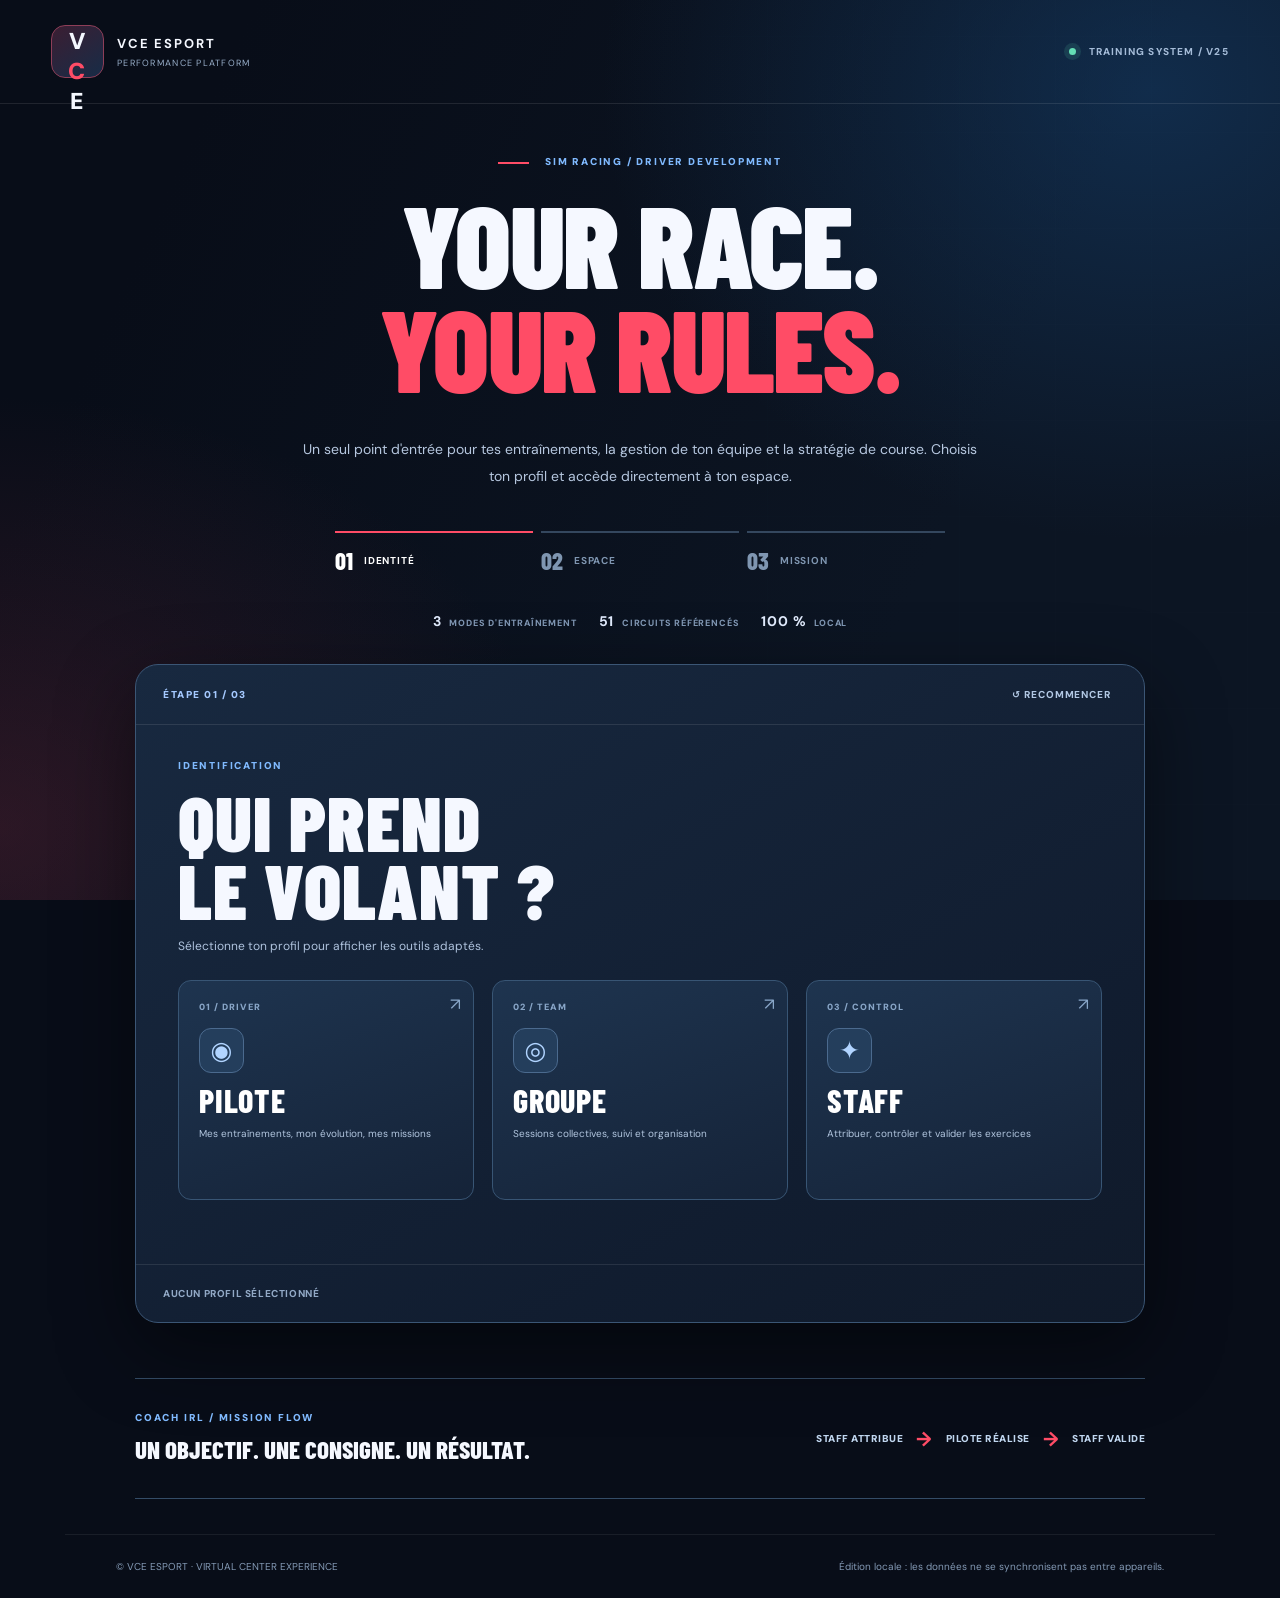
==== dashboard.html @ 1d405f51 "Add files via upload" ====
<!doctype html><html lang="fr"><head><meta charset="utf-8"><meta name="viewport" content="width=device-width,initial-scale=1"><meta name="theme-color" content="#0a1220"><title>VCE ESPORT | Mission Control V25</title><link rel="stylesheet" href="vce-dashboard-v24.css"><script defer src="vce-dashboard-v24.js"></script><link rel="stylesheet" href="vce-dashboard-v25.css"><link rel="stylesheet" href="vce-layout-v26.css"></head><body class="v26-page v26-dashboard"><header class="top"><a href="index.html" class="logo">VCE <span>ESPORT</span></a><nav><a href="index.html">CHANGER D'ESPACE</a><a href="entrainement.html?mode=coach">ENTRAÎNEMENT</a><a href="team.html">TEAM</a><a href="strategie.html">STRATÉGIE</a></nav></header><main><div class="heading"><div><span class="kicker">VCE ESPORT / DRIVER DEVELOPMENT</span><h1 id="title">MON <em>DASHBOARD.</em></h1><p id="subtitle">Mes missions et mon suivi.</p></div><div class="profile-pill" id="profile-pill">CHARGEMENT…</div></div><div class="metrics"><article><small>À RÉALISER</small><strong id="stat-todo">0</strong></article><article><small>EN ATTENTE DE VALIDATION</small><strong id="stat-review">0</strong></article><article><small>VALIDÉS</small><strong id="stat-done">0</strong></article><article><small>MISSIONS TOTALES</small><strong id="stat-total">0</strong></article></div><section class="main-panel" id="missions"><div class="section-head"><div><span class="kicker">01 / MISSIONS</span><h2 id="missions-title">MES EXERCICES ATTRIBUÉS</h2></div><div class="actions"><a class="button accent" id="staff-create" href="entrainement.html?mode=irl" hidden>+ ATTRIBUER UN EXERCICE</a><button type="button" class="button" id="export">EXPORTER JSON</button><label class="button">IMPORTER JSON<input id="import" type="file" accept=".json,application/json" hidden></label></div></div><div class="filters"><label for="mission-search">RECHERCHER</label><input id="mission-search" type="search" placeholder="Pilote, exercice, circuit…" aria-label="Rechercher une mission"><label for="pilot-filter" id="pilot-filter-label">PILOTE</label><select id="pilot-filter" aria-label="Filtrer par pilote"><option value="all">Tous les pilotes</option></select><label for="status-filter">AFFICHER</label><select id="status-filter"><option value="active">Exercices en cours</option><option value="all">Tous les exercices</option><option value="validated">Validés</option></select></div><div class="v25-progress-head"><span>PROGRESSION DES MISSIONS</span><strong id="v25-progress-text">0 %</strong></div><div class="v25-progress-track"><div id="v25-progress-bar"></div></div><p id="feedback" role="status"></p><div id="cards" class="cards"></div></section><section class="bottom-grid"><article><span class="kicker">02 / ACCÈS RAPIDE</span><h2>POURSUIVRE</h2><div class="quick"><a href="entrainement.html?mode=coach">COACH INTERACTIF ↗</a><a href="entrainement.html?mode=solo">ENTRAÎNEMENT LIBRE ↗</a><a href="team.html">TEAM ↗</a><a href="strategie.html">RACE CONTROL ↗</a></div></article><article><span class="kicker">03 / STOCKAGE</span><h2>DONNÉES LOCALES</h2><p>Les missions sont enregistrées sur cet appareil. Pour envoyer un exercice à un pilote sur un autre ordinateur, le staff exporte le JSON et le pilote l'importe dans son dashboard. Ce site ne synchronise pas les données.</p></article></section></main><footer>VCE ESPORT · PERFORMANCE PLATFORM V25 · LOCAL EDITION</footer></body></html>
---- vce-dashboard-v24.css ----
:root{color-scheme:dark;--bg:#09111f;--panel:#14243a;--line:#38516e;--muted:#a8bdd8;--red:#f04b68;--blue:#89baff}*{box-sizing:border-box}body{margin:0;background:radial-gradient(ellipse at 95% 0%,#274e7a40,transparent 55%),#09111f;color:#f5f8ff;font:14px Inter,system-ui,sans-serif}a{color:inherit;text-decoration:none}button,input,select,textarea{font:inherit}.top{display:flex;justify-content:space-between;align-items:center;gap:18px;padding:22px max(25px,calc((100vw - 1260px)/2));border-bottom:1px solid #ffffff1c;flex-wrap:wrap}.logo{font-weight:900;letter-spacing:.16em;font-size:18px}.logo span{color:var(--red)}nav{display:flex;flex-wrap:wrap;gap:12px}nav a{color:#a9c4e7;font-size:10px;font-weight:800;letter-spacing:.07em}nav a:hover{color:#fff}main{max-width:1260px;padding:38px 22px 70px;margin:auto}.heading{display:flex;align-items:end;justify-content:space-between;gap:20px;flex-wrap:wrap}.kicker{color:#92c0fa;font-size:10px;font-weight:800;letter-spacing:.16em}.heading h1,h2{font-family:'Barlow Condensed',Impact,sans-serif;letter-spacing:.015em}.heading h1{font-size:clamp(48px,6vw,80px);line-height:1;margin:15px 0}.heading em{color:var(--red);font-style:normal}.heading p{color:var(--muted);line-height:1.7}.profile-pill{padding:12px 18px;border:1px solid #506d90;border-radius:12px;background:#20344d;color:#cfe2ff;font-size:11px;font-weight:800}.metrics{display:grid;grid-template-columns:repeat(4,minmax(0,1fr));gap:13px;margin:28px 0}.metrics article,.main-panel,.bottom-grid article{background:linear-gradient(145deg,#182a42,#101d30);border:1px solid var(--line);border-radius:16px;padding:24px}.metrics small{display:block;color:#a2bce0;font-size:10px;letter-spacing:.1em;font-weight:800}.metrics strong{display:block;font-family:'Barlow Condensed',Impact,sans-serif;font-size:52px;line-height:1.2;margin-top:10px}.section-head{display:flex;justify-content:space-between;align-items:center;flex-wrap:wrap;gap:15px}.section-head h2,.bottom-grid h2{font-size:32px;margin:10px 0 0}.actions{display:flex;flex-wrap:wrap;gap:8px}.button{display:inline-flex;align-items:center;justify-content:center;cursor:pointer;border:1px solid #53729b;background:#213751;color:#e8f3ff;padding:11px 15px;border-radius:9px;font-size:11px;font-weight:850}.button.accent{background:#d63d59;border-color:#f36b85;color:#fff}.button:hover{filter:brightness(1.18)}.filters{display:flex;align-items:center;gap:12px;margin:24px 0}.filters label{font-size:10px;letter-spacing:.1em;color:#a8c4e6;font-weight:800}.filters select{padding:11px;background:#1d3049;color:#fff;border:1px solid #527197;border-radius:9px}.cards{display:grid;gap:13px}.mission{border:1px solid #405b7d;border-radius:14px;background:#111e31;padding:21px;animation:slide .3s ease}.mission-head{display:flex;justify-content:space-between;align-items:start;gap:12px;flex-wrap:wrap}.mission h3{font-family:'Barlow Condensed',Impact,sans-serif;font-size:27px;margin:8px 0}.meta{display:flex;gap:10px;flex-wrap:wrap;color:#9cbbe0;font-size:11px}.tag{border:1px solid #6581a4;background:#253a53;color:#cce4ff;padding:7px 10px;border-radius:100px;font-size:10px;font-weight:850}.tag.submitted{border-color:#b58a4e;color:#ffe2a5}.tag.validated{border-color:#398b72;color:#a5f0cf}.tag.rework{border-color:#b65b69;color:#ffc0c9}.description{line-height:1.8;color:#c6d5e9;font-size:13px}.description strong{color:#fff}.mission-actions{display:flex;gap:8px;flex-wrap:wrap;margin-top:15px}.mission button{cursor:pointer;border:1px solid #6684aa;background:#233e5d;border-radius:9px;color:#fff;padding:10px 14px;font-size:11px;font-weight:800}.mission button:hover{background:#31567e}.edit-form{display:grid;grid-template-columns:1fr 1fr;gap:12px;margin-top:17px;padding-top:17px;border-top:1px solid #ffffff21}.edit-form label{display:flex;flex-direction:column;gap:8px;font-size:11px;color:#a6c7ed;font-weight:700}.edit-form .wide{grid-column:1/-1}.edit-form input,.edit-form select,.edit-form textarea{width:100%;background:#1b3049;border:1px solid #4c7098;border-radius:9px;color:#fff;padding:11px;resize:vertical}.edit-form button{justify-self:start}.empty{padding:40px 22px;border:1px dashed #527097;border-radius:12px;text-align:center;color:#a7bfdc}.bottom-grid{display:grid;grid-template-columns:1fr 1fr;gap:14px;margin-top:15px}.bottom-grid p{color:var(--muted);line-height:1.8;font-size:12px}.quick{display:grid;grid-template-columns:1fr 1fr;gap:9px;margin-top:17px}.quick a{border:1px solid #415d7e;border-radius:8px;background:#1c314b;padding:14px;font-size:11px;font-weight:800}.quick a:hover{border-color:#98c5ff}#feedback{color:#a4f1d4;font-size:12px;min-height:12px}footer{text-align:center;padding:24px;color:#7894b4;font-size:10px;border-top:1px solid #ffffff1b}@keyframes slide{from{opacity:0;transform:translateY(9px)}to{opacity:1;transform:translateY(0)}}@media(max-width:700px){.metrics{grid-template-columns:repeat(2,1fr)}.bottom-grid{grid-template-columns:1fr}.edit-form{grid-template-columns:1fr}.edit-form .wide{grid-column:auto}.metrics article,.main-panel,.bottom-grid article{padding:17px}.top{padding:17px}.heading h1{font-size:55px}.quick{grid-template-columns:1fr}}@media(prefers-reduced-motion:reduce){*,*:before,*:after{animation:none!important;transition:none!important}}
---- vce-dashboard-v25.css ----
@import url('https://fonts.googleapis.com/css2?family=Barlow+Condensed:wght@600;700;800;900&family=DM+Sans:wght@400;500;600;700;800&display=swap');
:root{--bg:#080d18;--panel:#14243a;--line:#355171;--red:#ff5069;--blue:#8dbfff;--muted:#afc2dd}body{font-family:'DM Sans',Inter,system-ui,sans-serif!important;background:radial-gradient(ellipse 60% 35% at 95% 0%,#214b7a60,transparent),#080d18!important}.top{background:#0b1423;border-bottom:1px solid #304b6b}.logo{font-size:17px}.logo span{color:#ff5069}nav a{border-radius:8px;padding:9px 11px;transition:background .2s,color .2s}nav a:hover{background:#203a57}.heading{padding:15px 0 5px}.heading h1{font:900 clamp(55px,7vw,93px)/.9 'Barlow Condensed',Impact,sans-serif;margin:17px 0}.heading h1 em{color:#ff5069}.profile-pill{border-color:#6484a8;background:#1a304b;border-radius:100px}.metrics{gap:12px}.metrics article{border:1px solid #3a5778;background:linear-gradient(150deg,#1a304b,#111d2f);padding:22px;border-radius:14px;transition:transform .2s,border-color .2s}.metrics article:hover{transform:translateY(-3px);border-color:#779ec9}.metrics strong{font-size:57px}.main-panel,.bottom-grid article{border:1px solid #395676;border-radius:17px;background:linear-gradient(160deg,#15263d,#101b2b)}.section-head h2,.bottom-grid h2{font:800 36px 'Barlow Condensed',Impact,sans-serif}.button{border-radius:9px;transition:transform .2s,background .2s}.button:hover{transform:translateY(-2px)}.button.accent{background:linear-gradient(110deg,#ef4965,#b82c49)}.filters{display:flex;gap:10px;flex-wrap:wrap;align-items:center}.filters input,.filters select{background:#1b2f49;color:#f5f8ff;border:1px solid #507197;border-radius:9px;padding:11px 12px;min-height:44px}.filters input{flex:1 1 190px;min-width:150px}.filters label{font-size:10px}.v25-progress-head{display:flex;align-items:center;justify-content:space-between;gap:10px;margin:17px 0 9px;color:#9db8d9;font-size:10px;font-weight:900;letter-spacing:.1em}.v25-progress-head strong{color:#e8f4ff;font-size:14px}.v25-progress-track{height:7px;border-radius:10px;background:#283f5d;overflow:hidden;margin-bottom:23px}.v25-progress-track>div{height:100%;width:0;background:linear-gradient(90deg,#5d9ff5,#7de3c3);border-radius:10px;transition:width .35s}.mission{border-color:#385777;border-radius:13px;background:#101e32}.mission h3{font-size:30px}.mission:hover{border-color:#6489b3}.tag{white-space:nowrap}.quick a{transition:background .2s,transform .2s}.quick a:hover{transform:translateY(-2px);background:#263f5d}.edit-form input:focus,.edit-form select:focus,.edit-form textarea:focus,.filters input:focus{outline:2px solid #86baff;outline-offset:2px}@media(max-width:720px){.metrics{grid-template-columns:repeat(2,minmax(0,1fr))}.metrics article{padding:15px}.metrics strong{font-size:43px}.section-head h2{font-size:30px}.filters{align-items:stretch}.filters label{align-self:center}}@media(prefers-reduced-motion:reduce){*,*:before,*:after{animation:none!important;transition:none!important}}
---- vce-layout-v26.css ----
/* VCE ESPORT V26 — layout unifié, correctifs de centrage et d'overflow.
   Chaque règle est volontairement limitée aux pages V26 pour protéger les anciens moteurs. */
:root{--v26-container:1320px;--v26-gutter:clamp(16px,3vw,32px);--v26-border:#355475;--v26-accent:#ff526c}
html{scroll-padding-top:88px}
body.v26-page{min-width:0;overflow-x:clip}
body.v26-page *,body.v26-page *::before,body.v26-page *::after{box-sizing:border-box}
body.v26-page :is(img,video,canvas,svg){max-width:100%}
body.v26-page :is(input,select,textarea){max-width:100%}
body.v26-page :is(.panel,.card,.grid,.layout,.main-panel,.v25-stage,.v25-wizard,.v25-choice,.v25-t-modes,.v23-coach-panel,.v23-pilot-panel){min-width:0}
body.v26-page :is(button,a,input,select,textarea,summary):focus-visible{outline:2px solid #9ec9ff;outline-offset:3px}
/* Accueil : le module d'accès devient réellement central au lieu d'être calé à droite. */
body.v26-index .v25-shell{width:min(100%,1150px);max-width:1150px;margin-inline:auto;display:grid;grid-template-columns:minmax(0,1fr);justify-items:center;align-items:start;gap:34px;padding:clamp(28px,4vw,58px) var(--v26-gutter) 55px}
body.v26-index .v25-intro{position:static;width:100%;max-width:1020px;padding-top:0;text-align:center;display:flex;flex-direction:column;align-items:center}
body.v26-index .v25-intro h1{font-size:clamp(66px,9vw,124px);margin:24px 0 22px;line-height:.9;max-width:100%;overflow-wrap:normal}
body.v26-index .v25-intro>p{max-width:690px;margin-inline:auto}
body.v26-index .v25-progress{width:min(100%,610px);max-width:610px;margin-top:27px;text-align:left}
body.v26-index .v25-intro-foot{margin-top:24px;justify-content:center}
body.v26-index .v25-wizard{width:min(100%,1010px);min-height:0;margin-inline:auto;box-shadow:0 26px 80px #0007}
body.v26-index .v25-stage{padding:clamp(20px,3vw,34px) clamp(17px,3.5vw,42px) 16px}
body.v26-index .v25-stage h2{font-size:clamp(48px,6vw,78px)}
body.v26-index .v25-choices{grid-template-columns:repeat(3,minmax(0,1fr));gap:clamp(10px,1.8vw,18px)}
body.v26-index .v25-choice{min-width:0;min-height:220px;padding:20px;overflow-wrap:anywhere}
body.v26-index .v25-choice strong{font-size:clamp(23px,2.8vw,32px)}
body.v26-index .v25-bottom{width:min(calc(100% - 2 * var(--v26-gutter)),1010px);max-width:1010px;margin-inline:auto;padding-inline:0}
body.v26-index .v25-footer{width:min(100%,1150px)}
/* Entraînements : même axe central pour le hub, les trois modes, le diagnostic et Coach IRL. */
body.v26-entrainement :is(#v25-training-hub,#v25-toolbox,#vce-training-portal,#vce-training-dashboard,#v23-irl,#v20-training){width:min(100%,var(--v26-container));max-width:var(--v26-container);margin-left:auto!important;margin-right:auto!important}
body.v26-entrainement>main{width:min(100%,calc(var(--v26-container) + 2 * var(--v26-gutter)));max-width:calc(var(--v26-container) + 2 * var(--v26-gutter));margin-inline:auto!important;padding-inline:var(--v26-gutter)}
body.v26-entrainement :is(#coachMode,#soloMode){width:100%;max-width:100%;margin-left:auto!important;margin-right:auto!important}
body.v26-entrainement #v25-training-hub{padding-inline:var(--v26-gutter)}
body.v26-entrainement #v25-toolbox{padding-inline:var(--v26-gutter)}
body.v26-entrainement #v23-irl{padding-inline:var(--v26-gutter)!important}
body.v26-entrainement :is(.v25-t-heading,.v25-t-modes,.v20-kpi-grid,.v23-irl-layout,.v23-grid){min-width:0}
body.v26-entrainement :is(.v25-t-heading,.v25-t-modes,.v25-t-person){width:100%}
/* Dashboard et espaces complémentaires : conteneurs centrés. */
body.v26-dashboard>main{width:min(100%,calc(var(--v26-container) + 2 * var(--v26-gutter)));max-width:calc(var(--v26-container) + 2 * var(--v26-gutter));margin-inline:auto;padding-inline:var(--v26-gutter)}
body.v26-team #team-app{width:min(100%,var(--v26-container));max-width:var(--v26-container);margin-inline:auto;padding-inline:var(--v26-gutter)}
body.v26-profil .v18-shell,body.v26-telemetrie .v18-shell{width:min(100%,var(--v26-container));max-width:var(--v26-container);margin-inline:auto}
body.v26-strategie>.app{width:min(100%,1600px);margin-inline:auto;padding-inline:var(--v26-gutter)}
body.v26-interactions>main{width:min(100%,var(--v26-container));max-width:var(--v26-container);margin-inline:auto;padding-inline:var(--v26-gutter)}
body.v26-interactions>#v7-diagnostic{width:min(calc(100% - 2 * var(--v26-gutter)),var(--v26-container));max-width:var(--v26-container);margin-inline:auto}
body.v26-ressources_voitures>main,body.v26-ressources_voitures>#cards{width:min(calc(100% - 2 * var(--v26-gutter)),var(--v26-container));max-width:var(--v26-container);margin-inline:auto}
/* Éviter qu'une grille ou un contenu technique trop large décale la page. */
body.v26-page :is(.v25-choices,.v25-t-modes,.metrics,.bottom-grid,.edit-form,.v20-kpi-grid)>*{min-width:0}
body.v26-page pre{max-width:100%;overflow-x:auto}
body.v26-page table{max-width:100%}
body.v26-page :is(.v25-header,.v25-footer,.v25-bottom,.v25-wizard-top,.v25-wizard-footer){min-width:0}
@media(max-width:760px){
 body.v26-index .v25-shell{padding-inline:16px;gap:23px}
 body.v26-index .v25-intro h1{font-size:clamp(57px,12vw,85px)}
 body.v26-index .v25-choices{grid-template-columns:1fr}
 body.v26-index .v25-choice{min-height:108px;display:grid;grid-template-columns:48px minmax(0,1fr);gap:4px 12px;padding:14px 16px}
 body.v26-index .v25-choice-number,body.v26-index .v25-choice strong,body.v26-index .v25-choice small{grid-column:2}
 body.v26-index .v25-choice-symbol{grid-column:1;grid-row:1/span 3}
 body.v26-index .v25-intro-foot{gap:10px}
 body.v26-index .v25-bottom{display:block}
 body.v26-entrainement #v25-training-hub,body.v26-entrainement #v25-toolbox{padding-inline:16px}
 body.v26-entrainement>main{padding-inline:16px}
 body.v26-entrainement #v23-irl{padding-inline:16px!important}
 body.v26-page :is(.v25-t-heading,.heading,.section-head){align-items:flex-start}
 body.v26-page :is(.v25-t-heading,.heading,.section-head)>*{max-width:100%}
}
@media(max-width:420px){body.v26-index .v25-intro h1{font-size:clamp(51px,11.6vw,62px)}body.v26-index .v25-progress-step{gap:5px}body.v26-index .v25-progress-step b{font-size:8px}body.v26-index .v25-wizard-top,body.v26-index .v25-wizard-footer{padding-inline:14px}}
@media(prefers-reduced-motion:reduce){body.v26-page *,body.v26-page *::before,body.v26-page *::after{scroll-behavior:auto!important;animation-duration:.01ms!important;transition-duration:.01ms!important}}
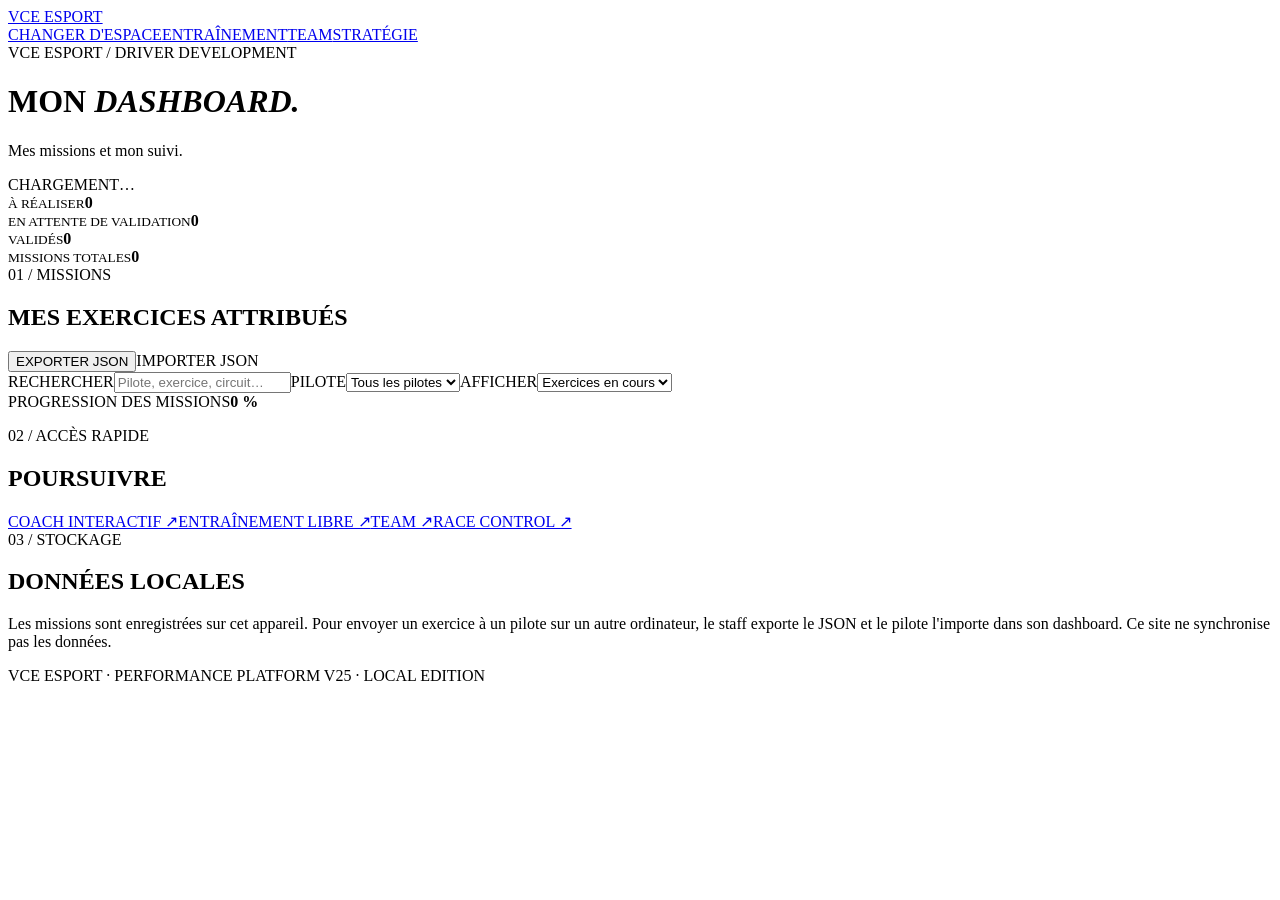
==== commit 3d1f0a5d: "Add files via upload" ====
--- a/dashboard.html
+++ b/dashboard.html
@@ -1 +1 @@
-<!doctype html><html lang="fr"><head><meta charset="utf-8"><meta name="viewport" content="width=device-width,initial-scale=1"><meta name="theme-color" content="#0a1220"><title>VCE ESPORT | Mission Control V25</title><link rel="stylesheet" href="vce-dashboard-v24.css"><script defer src="vce-dashboard-v24.js"></script><link rel="stylesheet" href="vce-dashboard-v25.css"><link rel="stylesheet" href="vce-layout-v26.css"></head><body class="v26-page v26-dashboard"><header class="top"><a href="index.html" class="logo">VCE <span>ESPORT</span></a><nav><a href="index.html">CHANGER D'ESPACE</a><a href="entrainement.html?mode=coach">ENTRAÎNEMENT</a><a href="team.html">TEAM</a><a href="strategie.html">STRATÉGIE</a></nav></header><main><div class="heading"><div><span class="kicker">VCE ESPORT / DRIVER DEVELOPMENT</span><h1 id="title">MON <em>DASHBOARD.</em></h1><p id="subtitle">Mes missions et mon suivi.</p></div><div class="profile-pill" id="profile-pill">CHARGEMENT…</div></div><div class="metrics"><article><small>À RÉALISER</small><strong id="stat-todo">0</strong></article><article><small>EN ATTENTE DE VALIDATION</small><strong id="stat-review">0</strong></article><article><small>VALIDÉS</small><strong id="stat-done">0</strong></article><article><small>MISSIONS TOTALES</small><strong id="stat-total">0</strong></article></div><section class="main-panel" id="missions"><div class="section-head"><div><span class="kicker">01 / MISSIONS</span><h2 id="missions-title">MES EXERCICES ATTRIBUÉS</h2></div><div class="actions"><a class="button accent" id="staff-create" href="entrainement.html?mode=irl" hidden>+ ATTRIBUER UN EXERCICE</a><button type="button" class="button" id="export">EXPORTER JSON</button><label class="button">IMPORTER JSON<input id="import" type="file" accept=".json,application/json" hidden></label></div></div><div class="filters"><label for="mission-search">RECHERCHER</label><input id="mission-search" type="search" placeholder="Pilote, exercice, circuit…" aria-label="Rechercher une mission"><label for="pilot-filter" id="pilot-filter-label">PILOTE</label><select id="pilot-filter" aria-label="Filtrer par pilote"><option value="all">Tous les pilotes</option></select><label for="status-filter">AFFICHER</label><select id="status-filter"><option value="active">Exercices en cours</option><option value="all">Tous les exercices</option><option value="validated">Validés</option></select></div><div class="v25-progress-head"><span>PROGRESSION DES MISSIONS</span><strong id="v25-progress-text">0 %</strong></div><div class="v25-progress-track"><div id="v25-progress-bar"></div></div><p id="feedback" role="status"></p><div id="cards" class="cards"></div></section><section class="bottom-grid"><article><span class="kicker">02 / ACCÈS RAPIDE</span><h2>POURSUIVRE</h2><div class="quick"><a href="entrainement.html?mode=coach">COACH INTERACTIF ↗</a><a href="entrainement.html?mode=solo">ENTRAÎNEMENT LIBRE ↗</a><a href="team.html">TEAM ↗</a><a href="strategie.html">RACE CONTROL ↗</a></div></article><article><span class="kicker">03 / STOCKAGE</span><h2>DONNÉES LOCALES</h2><p>Les missions sont enregistrées sur cet appareil. Pour envoyer un exercice à un pilote sur un autre ordinateur, le staff exporte le JSON et le pilote l'importe dans son dashboard. Ce site ne synchronise pas les données.</p></article></section></main><footer>VCE ESPORT · PERFORMANCE PLATFORM V25 · LOCAL EDITION</footer></body></html>+<!doctype html><html lang="fr"><head><meta charset="utf-8"><meta name="viewport" content="width=device-width,initial-scale=1"><meta name="theme-color" content="#0a1220"><title>VCE ESPORT | Mission Control V25</title><link rel="stylesheet" href="../CSS/vce-dashboard-v24.css"><script defer src="../JS/vce-dashboard-v24.js"></script><link rel="stylesheet" href="../CSS/vce-dashboard-v25.css"><link rel="stylesheet" href="../CSS/vce-layout-v26.css"></head><body class="v26-page v26-dashboard"><header class="top"><a href="index.html" class="logo">VCE <span>ESPORT</span></a><nav><a href="index.html">CHANGER D'ESPACE</a><a href="entrainement.html?mode=coach">ENTRAÎNEMENT</a><a href="team.html">TEAM</a><a href="strategie.html">STRATÉGIE</a></nav></header><main><div class="heading"><div><span class="kicker">VCE ESPORT / DRIVER DEVELOPMENT</span><h1 id="title">MON <em>DASHBOARD.</em></h1><p id="subtitle">Mes missions et mon suivi.</p></div><div class="profile-pill" id="profile-pill">CHARGEMENT…</div></div><div class="metrics"><article><small>À RÉALISER</small><strong id="stat-todo">0</strong></article><article><small>EN ATTENTE DE VALIDATION</small><strong id="stat-review">0</strong></article><article><small>VALIDÉS</small><strong id="stat-done">0</strong></article><article><small>MISSIONS TOTALES</small><strong id="stat-total">0</strong></article></div><section class="main-panel" id="missions"><div class="section-head"><div><span class="kicker">01 / MISSIONS</span><h2 id="missions-title">MES EXERCICES ATTRIBUÉS</h2></div><div class="actions"><a class="button accent" id="staff-create" href="entrainement.html?mode=irl" hidden>+ ATTRIBUER UN EXERCICE</a><button type="button" class="button" id="export">EXPORTER JSON</button><label class="button">IMPORTER JSON<input id="import" type="file" accept=".json,application/json" hidden></label></div></div><div class="filters"><label for="mission-search">RECHERCHER</label><input id="mission-search" type="search" placeholder="Pilote, exercice, circuit…" aria-label="Rechercher une mission"><label for="pilot-filter" id="pilot-filter-label">PILOTE</label><select id="pilot-filter" aria-label="Filtrer par pilote"><option value="all">Tous les pilotes</option></select><label for="status-filter">AFFICHER</label><select id="status-filter"><option value="active">Exercices en cours</option><option value="all">Tous les exercices</option><option value="validated">Validés</option></select></div><div class="v25-progress-head"><span>PROGRESSION DES MISSIONS</span><strong id="v25-progress-text">0 %</strong></div><div class="v25-progress-track"><div id="v25-progress-bar"></div></div><p id="feedback" role="status"></p><div id="cards" class="cards"></div></section><section class="bottom-grid"><article><span class="kicker">02 / ACCÈS RAPIDE</span><h2>POURSUIVRE</h2><div class="quick"><a href="entrainement.html?mode=coach">COACH INTERACTIF ↗</a><a href="entrainement.html?mode=solo">ENTRAÎNEMENT LIBRE ↗</a><a href="team.html">TEAM ↗</a><a href="strategie.html">RACE CONTROL ↗</a></div></article><article><span class="kicker">03 / STOCKAGE</span><h2>DONNÉES LOCALES</h2><p>Les missions sont enregistrées sur cet appareil. Pour envoyer un exercice à un pilote sur un autre ordinateur, le staff exporte le JSON et le pilote l'importe dans son dashboard. Ce site ne synchronise pas les données.</p></article></section></main><footer>VCE ESPORT · PERFORMANCE PLATFORM V25 · LOCAL EDITION</footer></body></html>
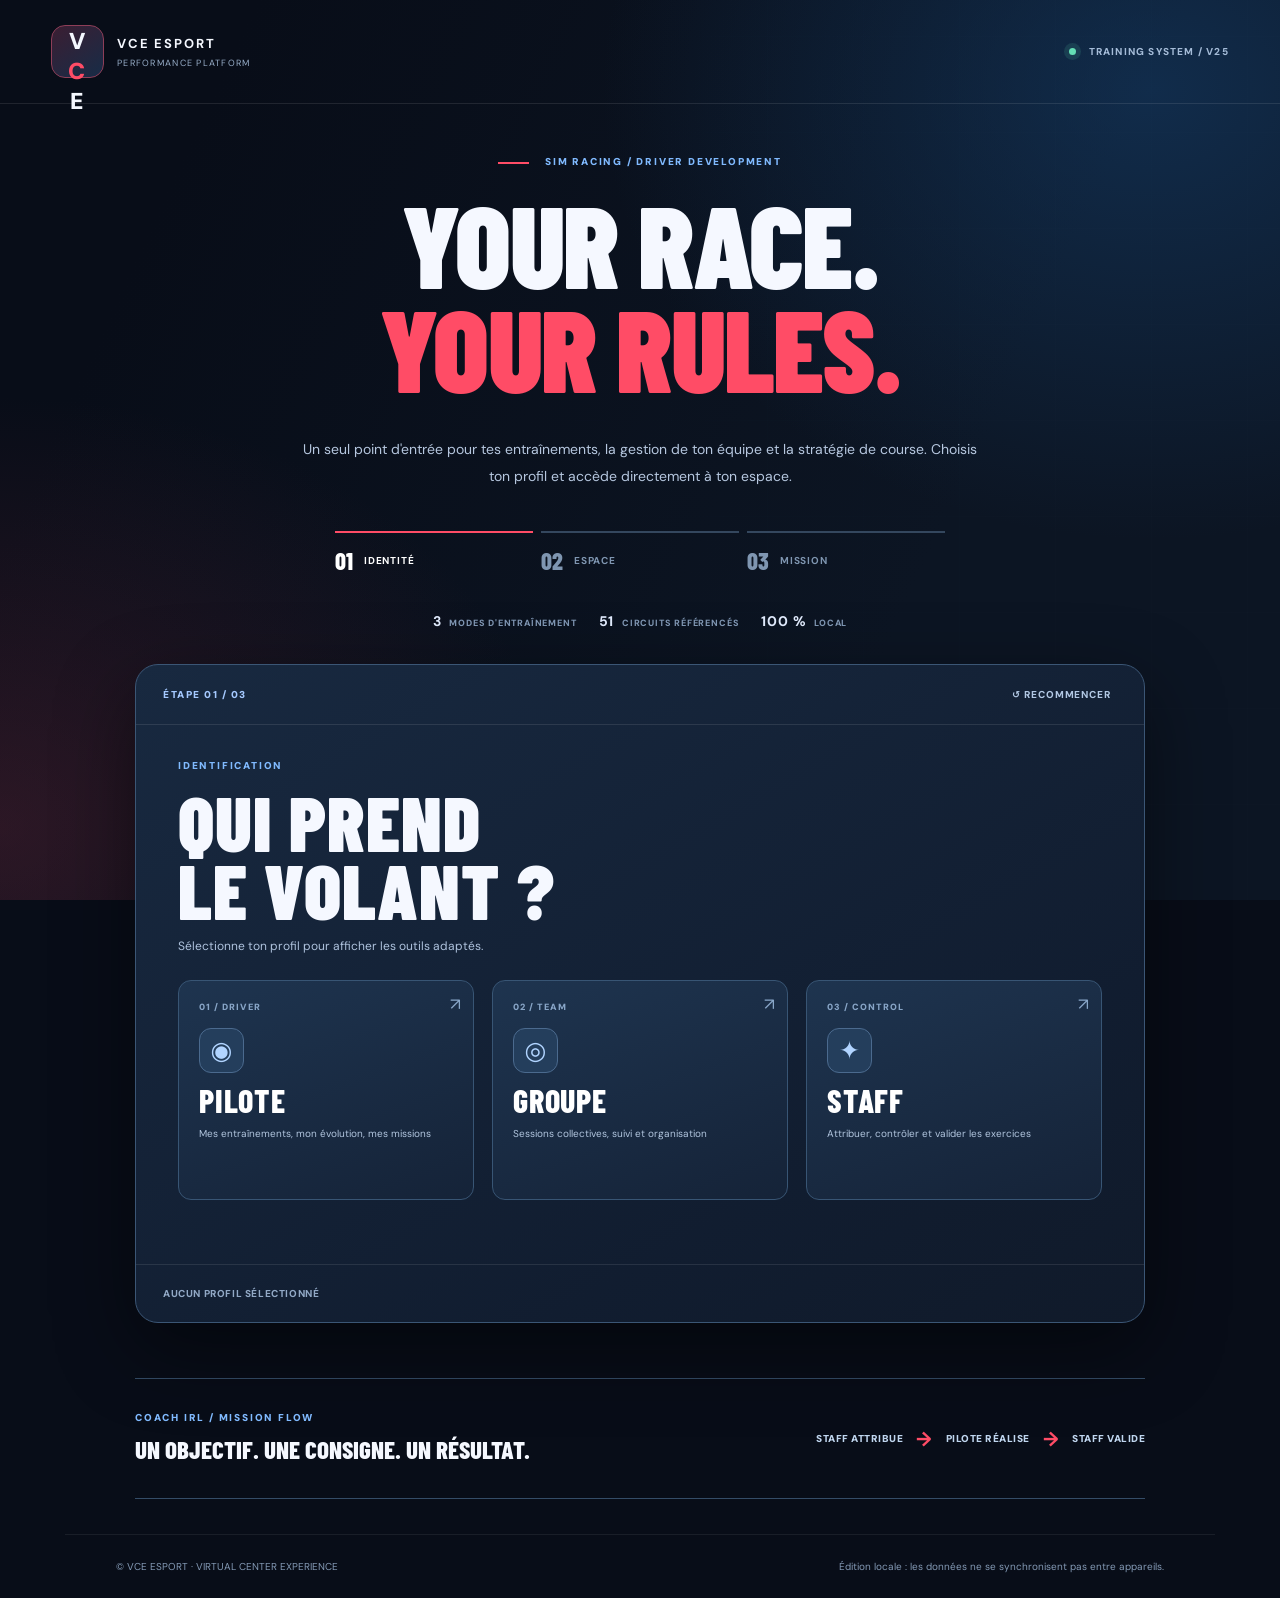
==== commit e01030a0: "Add files via upload" ====
--- a/dashboard.html
+++ b/dashboard.html
@@ -1 +1 @@
-<!doctype html><html lang="fr"><head><meta charset="utf-8"><meta name="viewport" content="width=device-width,initial-scale=1"><meta name="theme-color" content="#0a1220"><title>VCE ESPORT | Mission Control V25</title><link rel="stylesheet" href="../CSS/vce-dashboard-v24.css"><script defer src="../JS/vce-dashboard-v24.js"></script><link rel="stylesheet" href="../CSS/vce-dashboard-v25.css"><link rel="stylesheet" href="../CSS/vce-layout-v26.css"></head><body class="v26-page v26-dashboard"><header class="top"><a href="index.html" class="logo">VCE <span>ESPORT</span></a><nav><a href="index.html">CHANGER D'ESPACE</a><a href="entrainement.html?mode=coach">ENTRAÎNEMENT</a><a href="team.html">TEAM</a><a href="strategie.html">STRATÉGIE</a></nav></header><main><div class="heading"><div><span class="kicker">VCE ESPORT / DRIVER DEVELOPMENT</span><h1 id="title">MON <em>DASHBOARD.</em></h1><p id="subtitle">Mes missions et mon suivi.</p></div><div class="profile-pill" id="profile-pill">CHARGEMENT…</div></div><div class="metrics"><article><small>À RÉALISER</small><strong id="stat-todo">0</strong></article><article><small>EN ATTENTE DE VALIDATION</small><strong id="stat-review">0</strong></article><article><small>VALIDÉS</small><strong id="stat-done">0</strong></article><article><small>MISSIONS TOTALES</small><strong id="stat-total">0</strong></article></div><section class="main-panel" id="missions"><div class="section-head"><div><span class="kicker">01 / MISSIONS</span><h2 id="missions-title">MES EXERCICES ATTRIBUÉS</h2></div><div class="actions"><a class="button accent" id="staff-create" href="entrainement.html?mode=irl" hidden>+ ATTRIBUER UN EXERCICE</a><button type="button" class="button" id="export">EXPORTER JSON</button><label class="button">IMPORTER JSON<input id="import" type="file" accept=".json,application/json" hidden></label></div></div><div class="filters"><label for="mission-search">RECHERCHER</label><input id="mission-search" type="search" placeholder="Pilote, exercice, circuit…" aria-label="Rechercher une mission"><label for="pilot-filter" id="pilot-filter-label">PILOTE</label><select id="pilot-filter" aria-label="Filtrer par pilote"><option value="all">Tous les pilotes</option></select><label for="status-filter">AFFICHER</label><select id="status-filter"><option value="active">Exercices en cours</option><option value="all">Tous les exercices</option><option value="validated">Validés</option></select></div><div class="v25-progress-head"><span>PROGRESSION DES MISSIONS</span><strong id="v25-progress-text">0 %</strong></div><div class="v25-progress-track"><div id="v25-progress-bar"></div></div><p id="feedback" role="status"></p><div id="cards" class="cards"></div></section><section class="bottom-grid"><article><span class="kicker">02 / ACCÈS RAPIDE</span><h2>POURSUIVRE</h2><div class="quick"><a href="entrainement.html?mode=coach">COACH INTERACTIF ↗</a><a href="entrainement.html?mode=solo">ENTRAÎNEMENT LIBRE ↗</a><a href="team.html">TEAM ↗</a><a href="strategie.html">RACE CONTROL ↗</a></div></article><article><span class="kicker">03 / STOCKAGE</span><h2>DONNÉES LOCALES</h2><p>Les missions sont enregistrées sur cet appareil. Pour envoyer un exercice à un pilote sur un autre ordinateur, le staff exporte le JSON et le pilote l'importe dans son dashboard. Ce site ne synchronise pas les données.</p></article></section></main><footer>VCE ESPORT · PERFORMANCE PLATFORM V25 · LOCAL EDITION</footer></body></html>+<!doctype html><html lang="fr"><head><meta charset="utf-8"><meta name="viewport" content="width=device-width,initial-scale=1"><meta name="theme-color" content="#0a1220"><title>VCE ESPORT | Mission Control V25</title><link rel="stylesheet" href="vce-dashboard-v24.css"><script defer src="vce-dashboard-v24.js"></script><link rel="stylesheet" href="vce-dashboard-v25.css"><link rel="stylesheet" href="vce-layout-v26.css"></head><body class="v26-page v26-dashboard"><header class="top"><a href="index.html" class="logo">VCE <span>ESPORT</span></a><nav><a href="index.html">CHANGER D'ESPACE</a><a href="entrainement.html?mode=coach">ENTRAÎNEMENT</a><a href="team.html">TEAM</a><a href="strategie.html">STRATÉGIE</a></nav></header><main><div class="heading"><div><span class="kicker">VCE ESPORT / DRIVER DEVELOPMENT</span><h1 id="title">MON <em>DASHBOARD.</em></h1><p id="subtitle">Mes missions et mon suivi.</p></div><div class="profile-pill" id="profile-pill">CHARGEMENT…</div></div><div class="metrics"><article><small>À RÉALISER</small><strong id="stat-todo">0</strong></article><article><small>EN ATTENTE DE VALIDATION</small><strong id="stat-review">0</strong></article><article><small>VALIDÉS</small><strong id="stat-done">0</strong></article><article><small>MISSIONS TOTALES</small><strong id="stat-total">0</strong></article></div><section class="main-panel" id="missions"><div class="section-head"><div><span class="kicker">01 / MISSIONS</span><h2 id="missions-title">MES EXERCICES ATTRIBUÉS</h2></div><div class="actions"><a class="button accent" id="staff-create" href="entrainement.html?mode=irl" hidden>+ ATTRIBUER UN EXERCICE</a><button type="button" class="button" id="export">EXPORTER JSON</button><label class="button">IMPORTER JSON<input id="import" type="file" accept=".json,application/json" hidden></label></div></div><div class="filters"><label for="mission-search">RECHERCHER</label><input id="mission-search" type="search" placeholder="Pilote, exercice, circuit…" aria-label="Rechercher une mission"><label for="pilot-filter" id="pilot-filter-label">PILOTE</label><select id="pilot-filter" aria-label="Filtrer par pilote"><option value="all">Tous les pilotes</option></select><label for="status-filter">AFFICHER</label><select id="status-filter"><option value="active">Exercices en cours</option><option value="all">Tous les exercices</option><option value="validated">Validés</option></select></div><div class="v25-progress-head"><span>PROGRESSION DES MISSIONS</span><strong id="v25-progress-text">0 %</strong></div><div class="v25-progress-track"><div id="v25-progress-bar"></div></div><p id="feedback" role="status"></p><div id="cards" class="cards"></div></section><section class="bottom-grid"><article><span class="kicker">02 / ACCÈS RAPIDE</span><h2>POURSUIVRE</h2><div class="quick"><a href="entrainement.html?mode=coach">COACH INTERACTIF ↗</a><a href="entrainement.html?mode=solo">ENTRAÎNEMENT LIBRE ↗</a><a href="team.html">TEAM ↗</a><a href="strategie.html">RACE CONTROL ↗</a></div></article><article><span class="kicker">03 / STOCKAGE</span><h2>DONNÉES LOCALES</h2><p>Les missions sont enregistrées sur cet appareil. Pour envoyer un exercice à un pilote sur un autre ordinateur, le staff exporte le JSON et le pilote l'importe dans son dashboard. Ce site ne synchronise pas les données.</p></article></section></main><footer>VCE ESPORT · PERFORMANCE PLATFORM V25 · LOCAL EDITION</footer></body></html>
--- a/vce-dashboard-v24.css
+++ b/vce-dashboard-v24.css
@@ -0,0 +1 @@
+:root{color-scheme:dark;--bg:#09111f;--panel:#14243a;--line:#38516e;--muted:#a8bdd8;--red:#f04b68;--blue:#89baff}*{box-sizing:border-box}body{margin:0;background:radial-gradient(ellipse at 95% 0%,#274e7a40,transparent 55%),#09111f;color:#f5f8ff;font:14px Inter,system-ui,sans-serif}a{color:inherit;text-decoration:none}button,input,select,textarea{font:inherit}.top{display:flex;justify-content:space-between;align-items:center;gap:18px;padding:22px max(25px,calc((100vw - 1260px)/2));border-bottom:1px solid #ffffff1c;flex-wrap:wrap}.logo{font-weight:900;letter-spacing:.16em;font-size:18px}.logo span{color:var(--red)}nav{display:flex;flex-wrap:wrap;gap:12px}nav a{color:#a9c4e7;font-size:10px;font-weight:800;letter-spacing:.07em}nav a:hover{color:#fff}main{max-width:1260px;padding:38px 22px 70px;margin:auto}.heading{display:flex;align-items:end;justify-content:space-between;gap:20px;flex-wrap:wrap}.kicker{color:#92c0fa;font-size:10px;font-weight:800;letter-spacing:.16em}.heading h1,h2{font-family:'Barlow Condensed',Impact,sans-serif;letter-spacing:.015em}.heading h1{font-size:clamp(48px,6vw,80px);line-height:1;margin:15px 0}.heading em{color:var(--red);font-style:normal}.heading p{color:var(--muted);line-height:1.7}.profile-pill{padding:12px 18px;border:1px solid #506d90;border-radius:12px;background:#20344d;color:#cfe2ff;font-size:11px;font-weight:800}.metrics{display:grid;grid-template-columns:repeat(4,minmax(0,1fr));gap:13px;margin:28px 0}.metrics article,.main-panel,.bottom-grid article{background:linear-gradient(145deg,#182a42,#101d30);border:1px solid var(--line);border-radius:16px;padding:24px}.metrics small{display:block;color:#a2bce0;font-size:10px;letter-spacing:.1em;font-weight:800}.metrics strong{display:block;font-family:'Barlow Condensed',Impact,sans-serif;font-size:52px;line-height:1.2;margin-top:10px}.section-head{display:flex;justify-content:space-between;align-items:center;flex-wrap:wrap;gap:15px}.section-head h2,.bottom-grid h2{font-size:32px;margin:10px 0 0}.actions{display:flex;flex-wrap:wrap;gap:8px}.button{display:inline-flex;align-items:center;justify-content:center;cursor:pointer;border:1px solid #53729b;background:#213751;color:#e8f3ff;padding:11px 15px;border-radius:9px;font-size:11px;font-weight:850}.button.accent{background:#d63d59;border-color:#f36b85;color:#fff}.button:hover{filter:brightness(1.18)}.filters{display:flex;align-items:center;gap:12px;margin:24px 0}.filters label{font-size:10px;letter-spacing:.1em;color:#a8c4e6;font-weight:800}.filters select{padding:11px;background:#1d3049;color:#fff;border:1px solid #527197;border-radius:9px}.cards{display:grid;gap:13px}.mission{border:1px solid #405b7d;border-radius:14px;background:#111e31;padding:21px;animation:slide .3s ease}.mission-head{display:flex;justify-content:space-between;align-items:start;gap:12px;flex-wrap:wrap}.mission h3{font-family:'Barlow Condensed',Impact,sans-serif;font-size:27px;margin:8px 0}.meta{display:flex;gap:10px;flex-wrap:wrap;color:#9cbbe0;font-size:11px}.tag{border:1px solid #6581a4;background:#253a53;color:#cce4ff;padding:7px 10px;border-radius:100px;font-size:10px;font-weight:850}.tag.submitted{border-color:#b58a4e;color:#ffe2a5}.tag.validated{border-color:#398b72;color:#a5f0cf}.tag.rework{border-color:#b65b69;color:#ffc0c9}.description{line-height:1.8;color:#c6d5e9;font-size:13px}.description strong{color:#fff}.mission-actions{display:flex;gap:8px;flex-wrap:wrap;margin-top:15px}.mission button{cursor:pointer;border:1px solid #6684aa;background:#233e5d;border-radius:9px;color:#fff;padding:10px 14px;font-size:11px;font-weight:800}.mission button:hover{background:#31567e}.edit-form{display:grid;grid-template-columns:1fr 1fr;gap:12px;margin-top:17px;padding-top:17px;border-top:1px solid #ffffff21}.edit-form label{display:flex;flex-direction:column;gap:8px;font-size:11px;color:#a6c7ed;font-weight:700}.edit-form .wide{grid-column:1/-1}.edit-form input,.edit-form select,.edit-form textarea{width:100%;background:#1b3049;border:1px solid #4c7098;border-radius:9px;color:#fff;padding:11px;resize:vertical}.edit-form button{justify-self:start}.empty{padding:40px 22px;border:1px dashed #527097;border-radius:12px;text-align:center;color:#a7bfdc}.bottom-grid{display:grid;grid-template-columns:1fr 1fr;gap:14px;margin-top:15px}.bottom-grid p{color:var(--muted);line-height:1.8;font-size:12px}.quick{display:grid;grid-template-columns:1fr 1fr;gap:9px;margin-top:17px}.quick a{border:1px solid #415d7e;border-radius:8px;background:#1c314b;padding:14px;font-size:11px;font-weight:800}.quick a:hover{border-color:#98c5ff}#feedback{color:#a4f1d4;font-size:12px;min-height:12px}footer{text-align:center;padding:24px;color:#7894b4;font-size:10px;border-top:1px solid #ffffff1b}@keyframes slide{from{opacity:0;transform:translateY(9px)}to{opacity:1;transform:translateY(0)}}@media(max-width:700px){.metrics{grid-template-columns:repeat(2,1fr)}.bottom-grid{grid-template-columns:1fr}.edit-form{grid-template-columns:1fr}.edit-form .wide{grid-column:auto}.metrics article,.main-panel,.bottom-grid article{padding:17px}.top{padding:17px}.heading h1{font-size:55px}.quick{grid-template-columns:1fr}}@media(prefers-reduced-motion:reduce){*,*:before,*:after{animation:none!important;transition:none!important}}
--- a/vce-dashboard-v25.css
+++ b/vce-dashboard-v25.css
@@ -0,0 +1,2 @@
+@import url('https://fonts.googleapis.com/css2?family=Barlow+Condensed:wght@600;700;800;900&family=DM+Sans:wght@400;500;600;700;800&display=swap');
+:root{--bg:#080d18;--panel:#14243a;--line:#355171;--red:#ff5069;--blue:#8dbfff;--muted:#afc2dd}body{font-family:'DM Sans',Inter,system-ui,sans-serif!important;background:radial-gradient(ellipse 60% 35% at 95% 0%,#214b7a60,transparent),#080d18!important}.top{background:#0b1423;border-bottom:1px solid #304b6b}.logo{font-size:17px}.logo span{color:#ff5069}nav a{border-radius:8px;padding:9px 11px;transition:background .2s,color .2s}nav a:hover{background:#203a57}.heading{padding:15px 0 5px}.heading h1{font:900 clamp(55px,7vw,93px)/.9 'Barlow Condensed',Impact,sans-serif;margin:17px 0}.heading h1 em{color:#ff5069}.profile-pill{border-color:#6484a8;background:#1a304b;border-radius:100px}.metrics{gap:12px}.metrics article{border:1px solid #3a5778;background:linear-gradient(150deg,#1a304b,#111d2f);padding:22px;border-radius:14px;transition:transform .2s,border-color .2s}.metrics article:hover{transform:translateY(-3px);border-color:#779ec9}.metrics strong{font-size:57px}.main-panel,.bottom-grid article{border:1px solid #395676;border-radius:17px;background:linear-gradient(160deg,#15263d,#101b2b)}.section-head h2,.bottom-grid h2{font:800 36px 'Barlow Condensed',Impact,sans-serif}.button{border-radius:9px;transition:transform .2s,background .2s}.button:hover{transform:translateY(-2px)}.button.accent{background:linear-gradient(110deg,#ef4965,#b82c49)}.filters{display:flex;gap:10px;flex-wrap:wrap;align-items:center}.filters input,.filters select{background:#1b2f49;color:#f5f8ff;border:1px solid #507197;border-radius:9px;padding:11px 12px;min-height:44px}.filters input{flex:1 1 190px;min-width:150px}.filters label{font-size:10px}.v25-progress-head{display:flex;align-items:center;justify-content:space-between;gap:10px;margin:17px 0 9px;color:#9db8d9;font-size:10px;font-weight:900;letter-spacing:.1em}.v25-progress-head strong{color:#e8f4ff;font-size:14px}.v25-progress-track{height:7px;border-radius:10px;background:#283f5d;overflow:hidden;margin-bottom:23px}.v25-progress-track>div{height:100%;width:0;background:linear-gradient(90deg,#5d9ff5,#7de3c3);border-radius:10px;transition:width .35s}.mission{border-color:#385777;border-radius:13px;background:#101e32}.mission h3{font-size:30px}.mission:hover{border-color:#6489b3}.tag{white-space:nowrap}.quick a{transition:background .2s,transform .2s}.quick a:hover{transform:translateY(-2px);background:#263f5d}.edit-form input:focus,.edit-form select:focus,.edit-form textarea:focus,.filters input:focus{outline:2px solid #86baff;outline-offset:2px}@media(max-width:720px){.metrics{grid-template-columns:repeat(2,minmax(0,1fr))}.metrics article{padding:15px}.metrics strong{font-size:43px}.section-head h2{font-size:30px}.filters{align-items:stretch}.filters label{align-self:center}}@media(prefers-reduced-motion:reduce){*,*:before,*:after{animation:none!important;transition:none!important}}
--- a/vce-layout-v26.css
+++ b/vce-layout-v26.css
@@ -0,0 +1,64 @@
+/* VCE ESPORT V26 — layout unifié, correctifs de centrage et d'overflow.
+   Chaque règle est volontairement limitée aux pages V26 pour protéger les anciens moteurs. */
+:root{--v26-container:1320px;--v26-gutter:clamp(16px,3vw,32px);--v26-border:#355475;--v26-accent:#ff526c}
+html{scroll-padding-top:88px}
+body.v26-page{min-width:0;overflow-x:clip}
+body.v26-page *,body.v26-page *::before,body.v26-page *::after{box-sizing:border-box}
+body.v26-page :is(img,video,canvas,svg){max-width:100%}
+body.v26-page :is(input,select,textarea){max-width:100%}
+body.v26-page :is(.panel,.card,.grid,.layout,.main-panel,.v25-stage,.v25-wizard,.v25-choice,.v25-t-modes,.v23-coach-panel,.v23-pilot-panel){min-width:0}
+body.v26-page :is(button,a,input,select,textarea,summary):focus-visible{outline:2px solid #9ec9ff;outline-offset:3px}
+/* Accueil : le module d'accès devient réellement central au lieu d'être calé à droite. */
+body.v26-index .v25-shell{width:min(100%,1150px);max-width:1150px;margin-inline:auto;display:grid;grid-template-columns:minmax(0,1fr);justify-items:center;align-items:start;gap:34px;padding:clamp(28px,4vw,58px) var(--v26-gutter) 55px}
+body.v26-index .v25-intro{position:static;width:100%;max-width:1020px;padding-top:0;text-align:center;display:flex;flex-direction:column;align-items:center}
+body.v26-index .v25-intro h1{font-size:clamp(66px,9vw,124px);margin:24px 0 22px;line-height:.9;max-width:100%;overflow-wrap:normal}
+body.v26-index .v25-intro>p{max-width:690px;margin-inline:auto}
+body.v26-index .v25-progress{width:min(100%,610px);max-width:610px;margin-top:27px;text-align:left}
+body.v26-index .v25-intro-foot{margin-top:24px;justify-content:center}
+body.v26-index .v25-wizard{width:min(100%,1010px);min-height:0;margin-inline:auto;box-shadow:0 26px 80px #0007}
+body.v26-index .v25-stage{padding:clamp(20px,3vw,34px) clamp(17px,3.5vw,42px) 16px}
+body.v26-index .v25-stage h2{font-size:clamp(48px,6vw,78px)}
+body.v26-index .v25-choices{grid-template-columns:repeat(3,minmax(0,1fr));gap:clamp(10px,1.8vw,18px)}
+body.v26-index .v25-choice{min-width:0;min-height:220px;padding:20px;overflow-wrap:anywhere}
+body.v26-index .v25-choice strong{font-size:clamp(23px,2.8vw,32px)}
+body.v26-index .v25-bottom{width:min(calc(100% - 2 * var(--v26-gutter)),1010px);max-width:1010px;margin-inline:auto;padding-inline:0}
+body.v26-index .v25-footer{width:min(100%,1150px)}
+/* Entraînements : même axe central pour le hub, les trois modes, le diagnostic et Coach IRL. */
+body.v26-entrainement :is(#v25-training-hub,#v25-toolbox,#vce-training-portal,#vce-training-dashboard,#v23-irl,#v20-training){width:min(100%,var(--v26-container));max-width:var(--v26-container);margin-left:auto!important;margin-right:auto!important}
+body.v26-entrainement>main{width:min(100%,calc(var(--v26-container) + 2 * var(--v26-gutter)));max-width:calc(var(--v26-container) + 2 * var(--v26-gutter));margin-inline:auto!important;padding-inline:var(--v26-gutter)}
+body.v26-entrainement :is(#coachMode,#soloMode){width:100%;max-width:100%;margin-left:auto!important;margin-right:auto!important}
+body.v26-entrainement #v25-training-hub{padding-inline:var(--v26-gutter)}
+body.v26-entrainement #v25-toolbox{padding-inline:var(--v26-gutter)}
+body.v26-entrainement #v23-irl{padding-inline:var(--v26-gutter)!important}
+body.v26-entrainement :is(.v25-t-heading,.v25-t-modes,.v20-kpi-grid,.v23-irl-layout,.v23-grid){min-width:0}
+body.v26-entrainement :is(.v25-t-heading,.v25-t-modes,.v25-t-person){width:100%}
+/* Dashboard et espaces complémentaires : conteneurs centrés. */
+body.v26-dashboard>main{width:min(100%,calc(var(--v26-container) + 2 * var(--v26-gutter)));max-width:calc(var(--v26-container) + 2 * var(--v26-gutter));margin-inline:auto;padding-inline:var(--v26-gutter)}
+body.v26-team #team-app{width:min(100%,var(--v26-container));max-width:var(--v26-container);margin-inline:auto;padding-inline:var(--v26-gutter)}
+body.v26-profil .v18-shell,body.v26-telemetrie .v18-shell{width:min(100%,var(--v26-container));max-width:var(--v26-container);margin-inline:auto}
+body.v26-strategie>.app{width:min(100%,1600px);margin-inline:auto;padding-inline:var(--v26-gutter)}
+body.v26-interactions>main{width:min(100%,var(--v26-container));max-width:var(--v26-container);margin-inline:auto;padding-inline:var(--v26-gutter)}
+body.v26-interactions>#v7-diagnostic{width:min(calc(100% - 2 * var(--v26-gutter)),var(--v26-container));max-width:var(--v26-container);margin-inline:auto}
+body.v26-ressources_voitures>main,body.v26-ressources_voitures>#cards{width:min(calc(100% - 2 * var(--v26-gutter)),var(--v26-container));max-width:var(--v26-container);margin-inline:auto}
+/* Éviter qu'une grille ou un contenu technique trop large décale la page. */
+body.v26-page :is(.v25-choices,.v25-t-modes,.metrics,.bottom-grid,.edit-form,.v20-kpi-grid)>*{min-width:0}
+body.v26-page pre{max-width:100%;overflow-x:auto}
+body.v26-page table{max-width:100%}
+body.v26-page :is(.v25-header,.v25-footer,.v25-bottom,.v25-wizard-top,.v25-wizard-footer){min-width:0}
+@media(max-width:760px){
+ body.v26-index .v25-shell{padding-inline:16px;gap:23px}
+ body.v26-index .v25-intro h1{font-size:clamp(57px,12vw,85px)}
+ body.v26-index .v25-choices{grid-template-columns:1fr}
+ body.v26-index .v25-choice{min-height:108px;display:grid;grid-template-columns:48px minmax(0,1fr);gap:4px 12px;padding:14px 16px}
+ body.v26-index .v25-choice-number,body.v26-index .v25-choice strong,body.v26-index .v25-choice small{grid-column:2}
+ body.v26-index .v25-choice-symbol{grid-column:1;grid-row:1/span 3}
+ body.v26-index .v25-intro-foot{gap:10px}
+ body.v26-index .v25-bottom{display:block}
+ body.v26-entrainement #v25-training-hub,body.v26-entrainement #v25-toolbox{padding-inline:16px}
+ body.v26-entrainement>main{padding-inline:16px}
+ body.v26-entrainement #v23-irl{padding-inline:16px!important}
+ body.v26-page :is(.v25-t-heading,.heading,.section-head){align-items:flex-start}
+ body.v26-page :is(.v25-t-heading,.heading,.section-head)>*{max-width:100%}
+}
+@media(max-width:420px){body.v26-index .v25-intro h1{font-size:clamp(51px,11.6vw,62px)}body.v26-index .v25-progress-step{gap:5px}body.v26-index .v25-progress-step b{font-size:8px}body.v26-index .v25-wizard-top,body.v26-index .v25-wizard-footer{padding-inline:14px}}
+@media(prefers-reduced-motion:reduce){body.v26-page *,body.v26-page *::before,body.v26-page *::after{scroll-behavior:auto!important;animation-duration:.01ms!important;transition-duration:.01ms!important}}
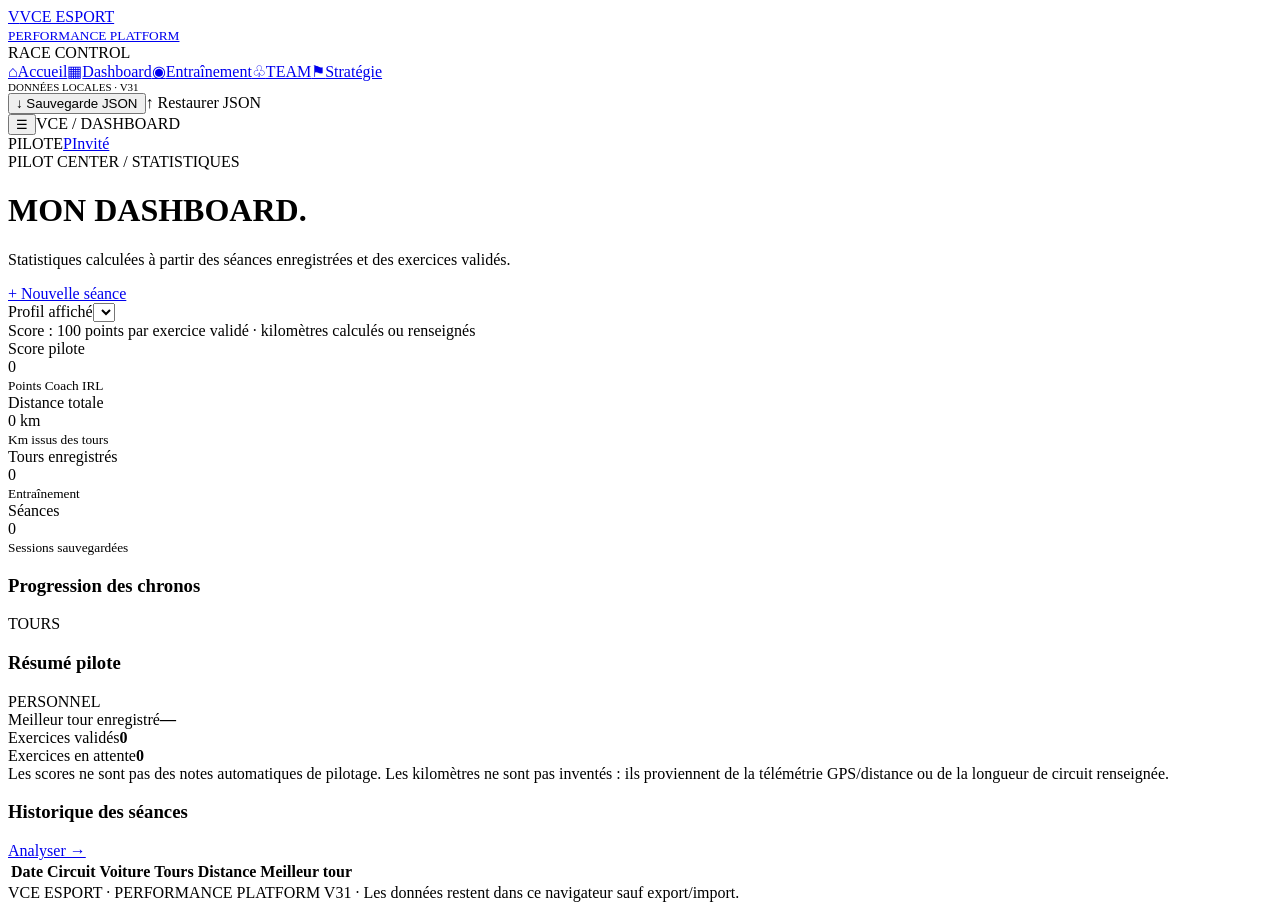
==== commit e60138ce: "Add files via upload" ====
--- a/dashboard.html
+++ b/dashboard.html
@@ -1 +1 @@
-<!doctype html><html lang="fr"><head><meta charset="utf-8"><meta name="viewport" content="width=device-width,initial-scale=1"><meta name="theme-color" content="#0a1220"><title>VCE ESPORT | Mission Control V25</title><link rel="stylesheet" href="vce-dashboard-v24.css"><script defer src="vce-dashboard-v24.js"></script><link rel="stylesheet" href="vce-dashboard-v25.css"><link rel="stylesheet" href="vce-layout-v26.css"></head><body class="v26-page v26-dashboard"><header class="top"><a href="index.html" class="logo">VCE <span>ESPORT</span></a><nav><a href="index.html">CHANGER D'ESPACE</a><a href="entrainement.html?mode=coach">ENTRAÎNEMENT</a><a href="team.html">TEAM</a><a href="strategie.html">STRATÉGIE</a></nav></header><main><div class="heading"><div><span class="kicker">VCE ESPORT / DRIVER DEVELOPMENT</span><h1 id="title">MON <em>DASHBOARD.</em></h1><p id="subtitle">Mes missions et mon suivi.</p></div><div class="profile-pill" id="profile-pill">CHARGEMENT…</div></div><div class="metrics"><article><small>À RÉALISER</small><strong id="stat-todo">0</strong></article><article><small>EN ATTENTE DE VALIDATION</small><strong id="stat-review">0</strong></article><article><small>VALIDÉS</small><strong id="stat-done">0</strong></article><article><small>MISSIONS TOTALES</small><strong id="stat-total">0</strong></article></div><section class="main-panel" id="missions"><div class="section-head"><div><span class="kicker">01 / MISSIONS</span><h2 id="missions-title">MES EXERCICES ATTRIBUÉS</h2></div><div class="actions"><a class="button accent" id="staff-create" href="entrainement.html?mode=irl" hidden>+ ATTRIBUER UN EXERCICE</a><button type="button" class="button" id="export">EXPORTER JSON</button><label class="button">IMPORTER JSON<input id="import" type="file" accept=".json,application/json" hidden></label></div></div><div class="filters"><label for="mission-search">RECHERCHER</label><input id="mission-search" type="search" placeholder="Pilote, exercice, circuit…" aria-label="Rechercher une mission"><label for="pilot-filter" id="pilot-filter-label">PILOTE</label><select id="pilot-filter" aria-label="Filtrer par pilote"><option value="all">Tous les pilotes</option></select><label for="status-filter">AFFICHER</label><select id="status-filter"><option value="active">Exercices en cours</option><option value="all">Tous les exercices</option><option value="validated">Validés</option></select></div><div class="v25-progress-head"><span>PROGRESSION DES MISSIONS</span><strong id="v25-progress-text">0 %</strong></div><div class="v25-progress-track"><div id="v25-progress-bar"></div></div><p id="feedback" role="status"></p><div id="cards" class="cards"></div></section><section class="bottom-grid"><article><span class="kicker">02 / ACCÈS RAPIDE</span><h2>POURSUIVRE</h2><div class="quick"><a href="entrainement.html?mode=coach">COACH INTERACTIF ↗</a><a href="entrainement.html?mode=solo">ENTRAÎNEMENT LIBRE ↗</a><a href="team.html">TEAM ↗</a><a href="strategie.html">RACE CONTROL ↗</a></div></article><article><span class="kicker">03 / STOCKAGE</span><h2>DONNÉES LOCALES</h2><p>Les missions sont enregistrées sur cet appareil. Pour envoyer un exercice à un pilote sur un autre ordinateur, le staff exporte le JSON et le pilote l'importe dans son dashboard. Ce site ne synchronise pas les données.</p></article></section></main><footer>VCE ESPORT · PERFORMANCE PLATFORM V25 · LOCAL EDITION</footer></body></html>+<!DOCTYPE html><html lang="fr"><head><meta charset="utf-8"><meta name="viewport" content="width=device-width,initial-scale=1"><meta name="theme-color" content="#0a101a"><meta name="description" content="VCE ESPORT - Performance Platform"><title>Dashboard | VCE ESPORT</title><link rel="stylesheet" href="css/styles.css"></head><body><div class="overlay" id="overlay"></div><div class="app"><aside class="sidebar" id="sidebar"><a class="brand" href="index.html"><span class="brand-logo">V</span><span><span class="brand-name">VCE ESPORT</span><br><small>PERFORMANCE PLATFORM</small></span></a><div><div class="nav-label">RACE CONTROL</div><nav class="nav-links"><a href="index.html"><span>⌂</span>Accueil</a><a href="dashboard.html"><span>▦</span>Dashboard</a><a href="entrainement.html"><span>◉</span>Entraînement</a><a href="team.html"><span>♧</span>TEAM</a><a href="strategie.html"><span>⚑</span>Stratégie</a></nav></div><div class="side-bottom"><div class="muted" style="font-size:11px">DONNÉES LOCALES · V31</div><button class="btn small ghost" id="export-all">↓ Sauvegarde JSON</button><label class="btn small ghost" style="cursor:pointer">↑ Restaurer JSON<input type="file" accept=".json" id="import-all" hidden></label></div></aside><div class="main"><header class="topbar"><div class="row"><button id="menu-toggle" class="btn small ghost menu-btn" aria-label="Ouvrir le menu">☰</button><span class="top-left">VCE / DASHBOARD</span></div><div class="top-right"><span class="chip blue" id="profile-role">PILOTE</span><a class="profile-pill" href="index.html"><span class="avatar" id="profile-avatar">P</span><span id="profile-name">Invité</span></a></div></header><main class="content"><div class="hero"><div><div class="eyebrow">PILOT CENTER / STATISTIQUES</div><h1>MON <span class="accent">DASHBOARD.</span></h1><p>Statistiques calculées à partir des séances enregistrées et des exercices validés.</p></div><a class="btn blue" href="entrainement.html">+ Nouvelle séance</a></div><div class="row between"><div class="field" style="min-width:250px"><label>Profil affiché</label><select id="dashboard-pilot"></select></div><span class="hint">Score : 100 points par exercice validé · kilomètres calculés ou renseignés</span></div><section class="grid grid-4"><div class="panel metric redtop"><div class="metric-label">Score pilote</div><div class="metric-value" id="metric-score">0</div><small>Points Coach IRL</small></div><div class="panel metric bluetop"><div class="metric-label">Distance totale</div><div class="metric-value" id="metric-km">0 km</div><small>Km issus des tours</small></div><div class="panel metric greentop"><div class="metric-label">Tours enregistrés</div><div class="metric-value" id="metric-laps">0</div><small>Entraînement</small></div><div class="panel metric bluetop"><div class="metric-label">Séances</div><div class="metric-value" id="metric-sessions">0</div><small>Sessions sauvegardées</small></div></section><section class="grid grid-2"><div class="panel"><div class="panel-head"><h3>Progression des chronos</h3><span class="chip blue">TOURS</span></div><div id="dashboard-chart" class="chart-view"></div></div><div class="panel"><div class="panel-head"><h3>Résumé pilote</h3><span class="chip red">PERSONNEL</span></div><div class="panel-body stack"><div class="row between"><span class="muted">Meilleur tour enregistré</span><strong id="metric-best">—</strong></div><div class="divider"></div><div class="row between"><span class="muted">Exercices validés</span><strong id="metric-validated">0</strong></div><div class="divider"></div><div class="row between"><span class="muted">Exercices en attente</span><strong id="metric-pending">0</strong></div><div class="note">Les scores ne sont pas des notes automatiques de pilotage. Les kilomètres ne sont pas inventés : ils proviennent de la télémétrie GPS/distance ou de la longueur de circuit renseignée.</div></div></div></section><section class="panel"><div class="panel-head"><h3>Historique des séances</h3><a class="btn small ghost" href="entrainement.html">Analyser →</a></div><div class="table-scroll"><table><thead><tr><th>Date</th><th>Circuit</th><th>Voiture</th><th>Tours</th><th>Distance</th><th>Meilleur tour</th></tr></thead><tbody id="dashboard-rows"></tbody></table></div></section><footer class="footer">VCE ESPORT · PERFORMANCE PLATFORM V31 · Les données restent dans ce navigateur sauf export/import.</footer></main></div></div><script defer src="js/core.js"></script><script defer src="js/dashboard.js"></script></body></html>
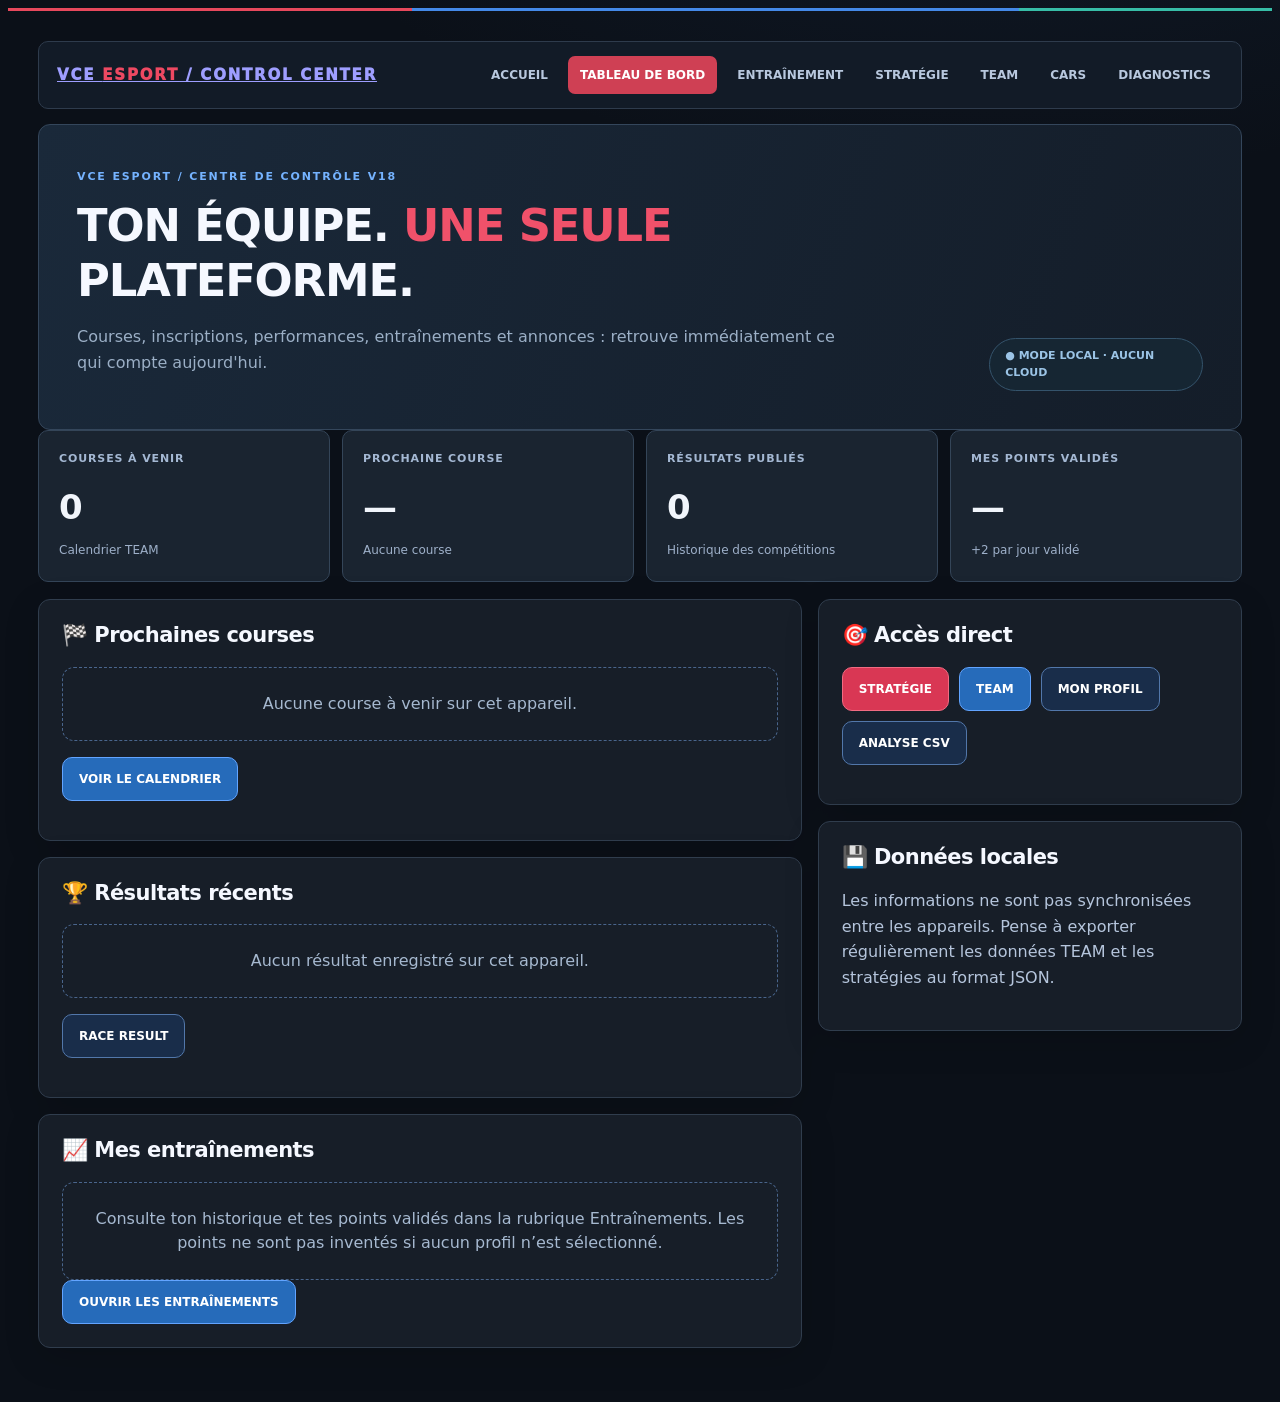
==== commit 54b24f01: "Add files via upload" ====
--- a/dashboard.html
+++ b/dashboard.html
@@ -1 +1,5 @@
-<!DOCTYPE html><html lang="fr"><head><meta charset="utf-8"><meta name="viewport" content="width=device-width,initial-scale=1"><meta name="theme-color" content="#0a101a"><meta name="description" content="VCE ESPORT - Performance Platform"><title>Dashboard | VCE ESPORT</title><link rel="stylesheet" href="css/styles.css"></head><body><div class="overlay" id="overlay"></div><div class="app"><aside class="sidebar" id="sidebar"><a class="brand" href="index.html"><span class="brand-logo">V</span><span><span class="brand-name">VCE ESPORT</span><br><small>PERFORMANCE PLATFORM</small></span></a><div><div class="nav-label">RACE CONTROL</div><nav class="nav-links"><a href="index.html"><span>⌂</span>Accueil</a><a href="dashboard.html"><span>▦</span>Dashboard</a><a href="entrainement.html"><span>◉</span>Entraînement</a><a href="team.html"><span>♧</span>TEAM</a><a href="strategie.html"><span>⚑</span>Stratégie</a></nav></div><div class="side-bottom"><div class="muted" style="font-size:11px">DONNÉES LOCALES · V31</div><button class="btn small ghost" id="export-all">↓ Sauvegarde JSON</button><label class="btn small ghost" style="cursor:pointer">↑ Restaurer JSON<input type="file" accept=".json" id="import-all" hidden></label></div></aside><div class="main"><header class="topbar"><div class="row"><button id="menu-toggle" class="btn small ghost menu-btn" aria-label="Ouvrir le menu">☰</button><span class="top-left">VCE / DASHBOARD</span></div><div class="top-right"><span class="chip blue" id="profile-role">PILOTE</span><a class="profile-pill" href="index.html"><span class="avatar" id="profile-avatar">P</span><span id="profile-name">Invité</span></a></div></header><main class="content"><div class="hero"><div><div class="eyebrow">PILOT CENTER / STATISTIQUES</div><h1>MON <span class="accent">DASHBOARD.</span></h1><p>Statistiques calculées à partir des séances enregistrées et des exercices validés.</p></div><a class="btn blue" href="entrainement.html">+ Nouvelle séance</a></div><div class="row between"><div class="field" style="min-width:250px"><label>Profil affiché</label><select id="dashboard-pilot"></select></div><span class="hint">Score : 100 points par exercice validé · kilomètres calculés ou renseignés</span></div><section class="grid grid-4"><div class="panel metric redtop"><div class="metric-label">Score pilote</div><div class="metric-value" id="metric-score">0</div><small>Points Coach IRL</small></div><div class="panel metric bluetop"><div class="metric-label">Distance totale</div><div class="metric-value" id="metric-km">0 km</div><small>Km issus des tours</small></div><div class="panel metric greentop"><div class="metric-label">Tours enregistrés</div><div class="metric-value" id="metric-laps">0</div><small>Entraînement</small></div><div class="panel metric bluetop"><div class="metric-label">Séances</div><div class="metric-value" id="metric-sessions">0</div><small>Sessions sauvegardées</small></div></section><section class="grid grid-2"><div class="panel"><div class="panel-head"><h3>Progression des chronos</h3><span class="chip blue">TOURS</span></div><div id="dashboard-chart" class="chart-view"></div></div><div class="panel"><div class="panel-head"><h3>Résumé pilote</h3><span class="chip red">PERSONNEL</span></div><div class="panel-body stack"><div class="row between"><span class="muted">Meilleur tour enregistré</span><strong id="metric-best">—</strong></div><div class="divider"></div><div class="row between"><span class="muted">Exercices validés</span><strong id="metric-validated">0</strong></div><div class="divider"></div><div class="row between"><span class="muted">Exercices en attente</span><strong id="metric-pending">0</strong></div><div class="note">Les scores ne sont pas des notes automatiques de pilotage. Les kilomètres ne sont pas inventés : ils proviennent de la télémétrie GPS/distance ou de la longueur de circuit renseignée.</div></div></div></section><section class="panel"><div class="panel-head"><h3>Historique des séances</h3><a class="btn small ghost" href="entrainement.html">Analyser →</a></div><div class="table-scroll"><table><thead><tr><th>Date</th><th>Circuit</th><th>Voiture</th><th>Tours</th><th>Distance</th><th>Meilleur tour</th></tr></thead><tbody id="dashboard-rows"></tbody></table></div></section><footer class="footer">VCE ESPORT · PERFORMANCE PLATFORM V31 · Les données restent dans ce navigateur sauf export/import.</footer></main></div></div><script defer src="js/core.js"></script><script defer src="js/dashboard.js"></script></body></html>+<!doctype html><html lang="fr"><head><meta charset="utf-8"><meta name="viewport" content="width=device-width,initial-scale=1"><meta name="theme-color" content="#08111f"><title>Centre de contrôle · VCE ESPORT V18</title><link rel="stylesheet" href="vce-v18.css"><script defer src="vce-v18-global.js"></script><link rel="stylesheet" href="vce-global-v19.css"><script defer src="vce-global-v19.js"></script><link rel="stylesheet" href="vce-design-refresh-v20.css"><script defer src="vce-design-refresh-v20.js"></script></head><body>
+<div class="v18-shell"><header class="v18-top"><a class="v18-brand" href="index.html">VCE <span>ESPORT</span> / CONTROL CENTER</a><nav class="v18-nav"><a href="index.html">ACCUEIL</a><a class="active" href="dashboard.html">TABLEAU DE BORD</a><a href="entrainement.html">ENTRAÎNEMENT</a><a href="strategie.html">STRATÉGIE</a><a href="team.html">TEAM</a><a href="ressources_voitures.html">CARS</a><a href="interactions.html">DIAGNOSTICS</a></nav></header>
+<section class="v18-hero"><div><span class="v18-kicker">VCE ESPORT / CENTRE DE CONTRÔLE V18</span><h1>TON ÉQUIPE. <span style="color:#f0516a">UNE SEULE</span> PLATEFORME.</h1><p>Courses, inscriptions, performances, entraînements et annonces : retrouve immédiatement ce qui compte aujourd'hui.</p></div><span class="v18-chip" id="v18-connection">MODE LOCAL · SANS CLOUD</span></section>
+<section class="v18-grid" aria-label="Indicateurs"><div class="v18-stat"><small>COURSES À VENIR</small><strong id="v18-races-count">—</strong><span>Calendrier TEAM</span></div><div class="v18-stat"><small>PROCHAINE COURSE</small><strong id="v18-next-days">—</strong><span id="v18-next-label">Aucune course</span></div><div class="v18-stat"><small>RÉSULTATS PUBLIÉS</small><strong id="v18-results-count">—</strong><span>Historique des compétitions</span></div><div class="v18-stat"><small>MES POINTS VALIDÉS</small><strong id="v18-points-count">—</strong><span>+2 par jour validé</span></div></section>
+<div class="v18-layout"><main><section class="v18-panel"><h2>🏁 Prochaines courses</h2><div id="v18-races"></div><div class="v18-actions"><a class="v18-btn blue" href="team.html#calendar">VOIR LE CALENDRIER</a></div></section><section class="v18-panel"><h2>🏆 Résultats récents</h2><div id="v18-results"></div><div class="v18-actions"><a class="v18-btn" href="team.html#results">RACE RESULT</a></div></section><section class="v18-panel"><h2>📈 Mes entraînements</h2><div id="v18-training"></div><a class="v18-btn blue" href="entrainement.html">OUVRIR LES ENTRAÎNEMENTS</a></section></main><aside><section class="v18-panel"><h2>🎯 Accès direct</h2><div class="v18-actions"><a class="v18-btn red" href="strategie.html">STRATÉGIE</a><a class="v18-btn blue" href="team.html">TEAM</a><a class="v18-btn" href="profil.html">MON PROFIL</a><a class="v18-btn" href="telemetrie.html">ANALYSE CSV</a></div></section><section class="v18-panel"><h2>💾 Données locales</h2><p>Les informations ne sont pas synchronisées entre les appareils. Pense à exporter régulièrement les données TEAM et les stratégies au format JSON.</p></section></aside></div></div><script defer src="vce-dashboard-local-v19.js"></script></body></html>
--- a/vce-v18.css
+++ b/vce-v18.css
@@ -0,0 +1,19 @@
+/* VCE V18 — Design system, consistent palette across all legacy modules */
+:root{--v18-red:#ed4059;--v18-blue:#378fff;--v18-white:#f7f9ff;--v18-bg:#080f1b;--v18-card:#111e32;--v18-line:#2a3d59;--v18-muted:#a8bad1;--green:#378fff!important;--accent:#378fff!important;--teal:#378fff!important;--vce-green:#378fff!important;--primary:#378fff!important;scroll-behavior:smooth}
+body{background-color:#080f1b!important;color:#f5f8ff!important}
+body::before{background-image:linear-gradient(90deg,rgba(5,10,22,.93),rgba(5,10,22,.83)),url('vce-racing-background.webp')!important;background-size:cover!important;background-position:center!important;background-attachment:fixed!important;pointer-events:none}
+::selection{background:#e94362;color:white}button,a,input,select,textarea{accent-color:#378fff}a,button{transition:transform .22s cubic-bezier(.2,.8,.2,1),border-color .22s,background-color .22s,box-shadow .22s}button:hover:not(:disabled){filter:brightness(1.08)}button:focus-visible,a:focus-visible,input:focus-visible,select:focus-visible{outline:2px solid #7cb6ff;outline-offset:3px}
+.team-btn.primary,.v5-action.primary,.v18-primary{background:linear-gradient(115deg,#e83d58,#ba2548)!important;color:#fff!important;border:1px solid #fb6982!important}
+.team-tabs button.active,.v18-tab.active{background:linear-gradient(115deg,#2b70ce,#17428d)!important;color:#fff!important;border-color:#65a5ff!important}
+.team-box,.team-race-card,.team-lineup-card,.team-result-card,.v5-box,.v18-panel,.v18-stat{background:rgba(14,26,46,.92)!important;border-color:rgba(87,129,185,.36)!important;backdrop-filter:blur(12px)}
+.team-kicker,.v5-kicker{color:#82b8ff!important}.team-race-tag,.team-countdown{color:#ff6b81!important}
+.v18-progress-scroll{position:fixed;left:0;top:0;width:100%;height:3px;z-index:99999;transform:scaleX(0);transform-origin:left;background:linear-gradient(90deg,#ed4059,#fff,#378fff);pointer-events:none}
+.v18-home-cta,.v18-nav-link{display:inline-flex;align-items:center;justify-content:center;padding:11px 16px;border:1px solid #5087d0;border-radius:10px;color:#f7f9ff;background:linear-gradient(120deg,#132d53,#17243b);font-size:12px;font-weight:800;text-decoration:none;letter-spacing:.03em}
+.v18-home-cta:hover,.v18-nav-link:hover{transform:translateY(-2px);border-color:#86b9ff}
+.v18-shell{max-width:1350px;margin:0 auto;padding:28px 24px 90px;position:relative;z-index:1}.v18-top{display:flex;align-items:center;justify-content:space-between;gap:20px;padding:12px 0 22px;border-bottom:1px solid #29405c}.v18-brand{font-size:15px;font-weight:950;letter-spacing:.12em}.v18-brand span{color:#ee4962}.v18-nav{display:flex;flex-wrap:wrap;gap:8px}.v18-nav a{padding:10px 12px;border-radius:9px;color:#b8c8de;font-size:12px;font-weight:800;text-decoration:none}.v18-nav a:hover,.v18-nav a.active{background:#1d365b;color:white}
+.v18-hero{display:flex;justify-content:space-between;gap:30px;align-items:end;padding:52px 0 30px}.v18-kicker{color:#75b3ff;font-weight:850;font-size:11px;letter-spacing:.17em}.v18-hero h1{font-size:clamp(32px,5vw,60px);letter-spacing:-.05em;margin:12px 0}.v18-hero p{color:#b4c5dc;line-height:1.6;max-width:760px}.v18-chip{display:inline-block;border:1px solid #4e77ac;border-radius:100px;padding:9px 15px;font-size:11px;font-weight:800;color:#dceaff;background:#152740}
+.v18-grid{display:grid;grid-template-columns:repeat(4,minmax(0,1fr));gap:14px}.v18-stat{padding:22px;border:1px solid #355073;border-radius:16px}.v18-stat small{display:block;color:#a4b8d3;font-weight:800;font-size:11px;letter-spacing:.08em}.v18-stat strong{font-size:34px;display:block;margin:14px 0 4px}.v18-stat span{color:#9eb0c9;font-size:12px}.v18-layout{display:grid;grid-template-columns:minmax(0,1.8fr) minmax(310px,1fr);gap:16px;margin-top:17px}.v18-panel{padding:24px;border:1px solid #355073;border-radius:16px;margin-bottom:16px}.v18-panel h2{margin:0 0 18px;font-size:21px}.v18-panel p,.v18-muted{color:#b5c5dc;line-height:1.6}.v18-actions{display:flex;gap:10px;flex-wrap:wrap;margin:16px 0}.v18-btn{display:inline-flex;align-items:center;justify-content:center;gap:8px;border-radius:10px;padding:12px 16px;border:1px solid #5277aa;background:#192d4a;color:white;font-size:12px;font-weight:800;text-decoration:none;cursor:pointer}.v18-btn:hover{transform:translateY(-2px);border-color:#86baff}.v18-btn.red{background:#d93754;border-color:#f16b82}.v18-btn.blue{background:#266bba;border-color:#62a4ff}.v18-btn:disabled{opacity:.5;cursor:not-allowed}.v18-row{padding:15px 0;border-bottom:1px solid #30425d;display:flex;align-items:center;justify-content:space-between;gap:14px}.v18-row:last-child{border:0}.v18-row strong{display:block;margin-bottom:5px}.v18-row small{display:block;color:#9fb4d0}.v18-empty{padding:24px;text-align:center;color:#a6b9d0;border:1px dashed #49658c;border-radius:12px}.v18-form{display:grid;gap:12px}.v18-form label{display:grid;gap:7px;color:#d4e1f1;font-size:12px;font-weight:700}.v18-form input,.v18-form select,.v18-form textarea{width:100%;background:#0c1729;color:#fff;border:1px solid #466084;border-radius:9px;padding:12px;font:inherit}.v18-form input:focus,.v18-form select:focus{border-color:#72aeff}.v18-inline{display:flex;gap:10px;flex-wrap:wrap;align-items:end}.v18-inline>*{flex:1;min-width:135px}.v18-alert{padding:12px 16px;border:1px solid #496da2;background:#182d4b;border-radius:10px;color:#e8f3ff;margin:12px 0}.v18-alert.error{border-color:#d54e67;background:#3d1b2b}.v18-alert.success{border-color:#4a95c9}.v18-cloud-bar{padding:12px 18px;background:#162840;border:1px solid #3d618d;border-radius:12px;color:#dceaff;font-size:12px;margin:12px 0}.v18-team-addons{max-width:1300px;margin:20px auto}.v18-subnav{display:flex;gap:8px;flex-wrap:wrap;margin-bottom:16px}.v18-subnav a{border:1px solid #3e608e;padding:10px 14px;border-radius:10px;color:#e9f1ff;text-decoration:none;font-weight:800;font-size:12px}.v18-subnav a:hover{background:#223d64}.v18-badge{display:inline-block;padding:5px 10px;border-radius:7px;font-size:11px;font-weight:800;background:#263e60;color:#a7d2ff}.v18-badge.ok{background:#184a41;color:#a9f4da}.v18-badge.no{background:#4c2535;color:#ffafc1}.v18-podium{color:#ffd17c}.v18-result-preview{width:100%;aspect-ratio:16/9;display:block;background:#0a1426;border:1px solid #405f8d;border-radius:12px}
+@media(max-width:1000px){.v18-grid{grid-template-columns:repeat(2,minmax(0,1fr))}.v18-layout{grid-template-columns:1fr}.v18-hero{align-items:start;flex-direction:column}.v18-top{align-items:start;flex-direction:column}}@media(max-width:550px){.v18-grid{grid-template-columns:1fr 1fr;gap:8px}.v18-stat{padding:14px}.v18-stat strong{font-size:27px}.v18-shell{padding:16px 12px 50px}.v18-panel{padding:16px}.v18-row{align-items:start;flex-direction:column}.v18-nav a{font-size:10px;padding:8px}.v18-inline>*{min-width:100%}}
+@media(prefers-reduced-motion:reduce){*,*::before,*::after{scroll-behavior:auto!important;animation-duration:.01ms!important;transition-duration:.01ms!important}}
+/* V19 local visual consistency */
+.v19-local-notice{margin:12px 0;padding:12px 16px;border:1px solid #36588a;border-left:4px solid #438eff;border-radius:12px;background:#101e37;color:#d5e6ff;font-size:12px;line-height:1.5}
--- a/vce-global-v19.css
+++ b/vce-global-v19.css
@@ -0,0 +1,9 @@
+/* VCE V19 · Cohérence rouge, bleu et blanc sur l'ensemble des pages */
+:root{--vce-v19-red:#f04460;--vce-v19-blue:#348bff;--vce-v19-white:#f4f8ff}
+html{scroll-behavior:smooth}body{--vce-primary:var(--vce-v19-red);--vce-accent:var(--vce-v19-blue)}
+a,button,[role="button"]{-webkit-tap-highlight-color:transparent}button,a,input,select,textarea{transition:background-color .2s,border-color .2s,color .2s,box-shadow .2s,transform .2s}
+button:not(:disabled):hover{filter:brightness(1.09)}a:focus-visible,button:focus-visible,input:focus-visible,select:focus-visible,textarea:focus-visible{outline:2px solid var(--vce-v19-blue)!important;outline-offset:3px}
+.v19-page-indicator{position:fixed;z-index:99999;left:0;top:0;width:100%;height:3px;transform:scaleX(0);transform-origin:left;background:linear-gradient(90deg,var(--vce-v19-red),#fff,var(--vce-v19-blue));pointer-events:none}
+.v19-scroll-top{position:fixed;right:18px;bottom:84px;z-index:9000;width:43px;height:43px;border-radius:50%;background:linear-gradient(145deg,#e83d57,#276ac2);border:1px solid #a1b7df;color:white;box-shadow:0 12px 30px #0209188c;cursor:pointer;opacity:0;pointer-events:none;transform:translateY(10px)}.v19-scroll-top.visible{opacity:1;pointer-events:auto;transform:translateY(0)}
+.v19-page-in{animation:v19-page-in .45s ease-out both}@keyframes v19-page-in{from{opacity:.72;transform:translateY(9px)}to{opacity:1;transform:translateY(0)}}
+@media(prefers-reduced-motion:reduce){html{scroll-behavior:auto}.v19-page-in{animation:none}button,a,input,select,textarea{transition:none}.v19-scroll-top{transition:none}}
--- a/vce-design-refresh-v20.css
+++ b/vce-design-refresh-v20.css
@@ -0,0 +1,123 @@
+/* VCE ESPORT / Design Refresh — V20, Track Titan x VCE Racing.
+   Non-destructive final cascade: original feature styles are preserved. */
+:root{
+ --vce-bg:#0b1018;--vce-panel:#171e28;--vce-panel-2:#1d2632;
+ --vce-border:#303d4d;--vce-border-soft:#263340;
+ --vce-text:#f0f4fb;--vce-muted:#9bafc6;
+ --vce-red:#e7485c;--vce-blue:#4489e8;--vce-green:#37bda7;
+ --vce-radius:12px;--vce-shadow:0 10px 35px rgba(0,0,0,.15);
+ color-scheme:dark;
+}
+html{scroll-behavior:smooth}
+body.vce-refresh{
+ background:radial-gradient(ellipse 65% 30% at 78% -14%,rgba(51,93,149,.13),transparent 90%),#0b1018!important;
+ color:var(--vce-text);font-family:Inter,ui-sans-serif,system-ui,-apple-system,"Segoe UI",sans-serif;
+ -webkit-font-smoothing:antialiased;line-height:1.5;
+}
+body.vce-refresh *{box-sizing:border-box}
+body.vce-refresh :is(h1,h2,h3,h4){letter-spacing:-.025em;line-height:1.22}
+body.vce-refresh h1{font-weight:850}
+body.vce-refresh :is(a,button,input,select,textarea){font-family:inherit}
+body.vce-refresh :is(button,a,input,select,textarea):focus-visible{outline:2px solid #79afff;outline-offset:3px}
+body.vce-refresh :is(button,.btn,.v18-btn,.team-tabs button,.v20-mode-card,.tools a){transition:background .18s ease,border-color .18s ease,transform .18s ease,box-shadow .18s ease}
+body.vce-refresh :is(button,.btn,.v18-btn,.team-tabs button):hover:not(:disabled){filter:brightness(1.09)}
+body.vce-refresh :is(button,.btn,.v18-btn,.team-tabs button):active:not(:disabled){transform:translateY(1px)}
+body.vce-refresh :is(input:not([type=checkbox]):not([type=radio]),select,textarea){background:#101923!important;border:1px solid #3a4a5e!important;color:#f1f5fc!important;border-radius:8px!important;max-width:100%}
+body.vce-refresh :is(input:not([type=checkbox]):not([type=radio]),select,textarea):focus{border-color:#6b9eeb!important;box-shadow:0 0 0 3px rgba(68,137,232,.12)!important}
+body.vce-refresh :is(table){border-collapse:collapse;max-width:100%}
+body.vce-refresh :is(th){color:#a7b9ce;text-transform:uppercase;font-size:11px;letter-spacing:.06em}
+body.vce-refresh :is(td,th){border-bottom:1px solid #2d3a49}
+body.vce-refresh :is(.panel,.v18-panel,.team-panel,.team-box,.v20-kpi,.v20-weekly,.vcep-hero,.vcep-grid>* ,.v20-training-hero){box-shadow:var(--vce-shadow);border-color:var(--vce-border)!important}
+body.vce-refresh :is(.panel,.v18-panel,.team-panel,.team-box){background:#171e28!important;border-radius:12px!important}
+body.vce-refresh :is(.tagline,.sub,.v18-hero p,.team-hero p){color:var(--vce-muted)!important}
+body.vce-refresh :is(.v19-local-notice,.v18-chip){background:#162633!important;border-color:#34536b!important;color:#9bc4e6!important}
+body.vce-refresh :is(.nav a,.v18-nav a){border-radius:7px!important;font-weight:700}
+body.vce-refresh :is(.nav a.active,.nav a.on,.v18-nav a.active){background:#cf4054!important;color:#fff!important;border-color:#e05b6c!important}
+body.vce-refresh :is(.nav a:hover,.v18-nav a:hover){background:#253449!important;color:#fff!important}
+body.vce-refresh .vce-refresh-topline{height:3px;background:linear-gradient(90deg,#e7485c 0 32%,#4489e8 32% 80%,#37bda7 80%);position:relative;z-index:100}
+body.vce-refresh .vce-refresh-stamp{display:inline-flex;gap:7px;align-items:center;color:#8da5c0;font-size:10px;font-weight:750;letter-spacing:.13em;text-transform:uppercase}
+body.vce-refresh .vce-refresh-stamp:before{content:"";width:7px;height:7px;border-radius:50%;background:#e7485c;box-shadow:0 0 0 3px rgba(231,72,92,.13)}
+/* Homepage — editorial, compact and centered */
+body.vce-refresh.v5-landing .ambient{background:radial-gradient(ellipse 50% 45% at 85% 5%,rgba(49,98,166,.17),transparent 75%),#0b1018!important}
+body.vce-refresh.v5-landing .wrap{max-width:1280px;padding-inline:clamp(18px,3.5vw,44px)}
+body.vce-refresh.v5-landing .top{height:auto;min-height:80px;border-color:#2d3948;gap:12px}
+body.vce-refresh.v5-landing .hero{min-height:unset!important;padding-top:clamp(45px,6vw,82px)!important;padding-bottom:clamp(45px,5vw,72px)!important;align-items:center}
+body.vce-refresh.v5-landing .hero h1{font-size:clamp(36px,5.1vw,76px)!important;line-height:1.03;max-width:760px}
+body.vce-refresh.v5-landing .hero p{max-width:590px;color:#a9bbcf}
+body.vce-refresh.v5-landing .spa-shell{border:1px solid #3a4b60!important;background:linear-gradient(155deg,#1b293a,#121a24)!important;border-radius:14px!important;box-shadow:var(--vce-shadow)}
+body.vce-refresh.v5-landing :is(.tools a,.tool,.tool-card,.profile-card){border-radius:12px!important;border-color:#344357!important;background:#18212e!important}
+body.vce-refresh.v5-landing :is(.tools a,.tool,.tool-card,.profile-card):hover{transform:translateY(-2px);border-color:#5883bc!important}
+body.vce-refresh.v5-landing .structure{border-color:#2d3c4e}
+/* Training — preserve existing modes and coach, remove the visual noise */
+body.vce-refresh .head{max-width:1320px!important;padding:15px clamp(16px,3vw,32px)!important}
+body.vce-refresh header{background:rgba(15,22,32,.96)!important;border-bottom:1px solid #303c4c!important}
+body.vce-refresh .brand{font-size:17px!important;letter-spacing:.03em}
+body.vce-refresh main{max-width:1320px}
+body.vce-refresh #v20-training{max-width:1320px!important;margin-inline:auto!important}
+body.vce-refresh .v20-training-hero{background:linear-gradient(125deg,#1a2839,#151d28)!important;border-radius:13px!important}
+body.vce-refresh .v20-mode-grid{gap:12px!important}
+body.vce-refresh .v20-mode-grid>*{background:#1b2634!important;border:1px solid #3a4b5e!important;border-radius:12px!important;min-width:0}
+body.vce-refresh .v20-mode-grid>*:hover{border-color:#5d91d0!important;transform:translateY(-2px)}
+body.vce-refresh .v20-kpi-grid{gap:12px!important}
+body.vce-refresh .v20-kpi{background:#1a2430!important;border-radius:11px!important}
+body.vce-refresh .v20-weekly{background:#171e28!important;border-radius:12px!important}
+body.vce-refresh .tabs button{background:#1a2635!important;border:1px solid #3a4d61!important;border-radius:8px!important}
+body.vce-refresh .tabs button.active{background:#28466b!important;border-color:#6192d0!important}
+body.vce-refresh .tabs button.solo.active{background:#24584e!important;border-color:#47a797!important}
+body.vce-refresh :is(.vcep-hero,.vcep-grid>*,.vcep-step){background:#171f2a!important;border-radius:11px!important;border-color:#334457!important}
+body.vce-refresh .vce-extra-switch{max-width:1320px;margin:14px auto 18px;padding:0 20px}
+body.vce-refresh .vce-extra-switch button{display:flex;align-items:center;gap:9px;padding:11px 16px;background:#1b2837;border:1px solid #3c5066;border-radius:8px;color:#d9e7f9;font-weight:750;cursor:pointer}
+body.vce-refresh .vce-extra-switch small{font-size:11px;color:#a7b8cd;font-weight:400}
+body.vce-refresh.vce-extras-collapsed #vce-training-portal{display:none!important}
+/* TEAM — balanced operations dashboard */
+body.vce-refresh.team-page .team-container{max-width:1380px!important;margin:0 auto!important;padding-inline:clamp(16px,3vw,36px)!important}
+body.vce-refresh.team-page .team-hero{background:linear-gradient(110deg,#1b2736,#151d29)!important;border:1px solid #35465b!important;border-radius:12px!important;padding:clamp(20px,3vw,34px)!important}
+body.vce-refresh.team-page .team-hero h1{font-size:clamp(25px,3vw,42px)!important}
+body.vce-refresh.team-page .team-toolbar{background:#151e2a!important;border:1px solid #2e3d4f!important;border-radius:10px!important;padding:10px!important}
+body.vce-refresh.team-page .team-tabs{gap:5px!important}
+body.vce-refresh.team-page .team-tabs button{background:#1b293a!important;border:1px solid transparent!important;border-radius:7px!important}
+body.vce-refresh.team-page .team-tabs button.active{background:#31598a!important;border-color:#5081b7!important}
+body.vce-refresh.team-page .team-content{gap:16px!important}
+body.vce-refresh.team-page .team-panel,body.vce-refresh.team-page .team-box{padding:clamp(15px,2vw,23px)!important}
+/* Race control — data dense, legible */
+body.vce-refresh .app{max-width:1440px!important;margin-inline:auto!important;padding:clamp(16px,2.4vw,30px)!important}
+body.vce-refresh .app>.top{border-bottom:1px solid #303d4d;padding-bottom:15px}
+body.vce-refresh .app .layout{grid-template-columns:minmax(300px,410px) minmax(0,1fr)!important;gap:14px!important}
+body.vce-refresh .app .panel{overflow:visible}
+body.vce-refresh :is(.v19-command,.v19-engineering,.v19-backup){border-radius:11px!important;border-color:#35465a!important;background:#171f2a!important}
+body.vce-refresh .app :is(.btn,.tab,.courseBtn){border-radius:7px!important;background:#1c2b3d;border-color:#3b5067}
+body.vce-refresh .app :is(.btn.blue,.tab.active,.courseBtn.active){background:#315f9d!important;border-color:#5b8fcf!important}
+body.vce-refresh .app .btn.red{background:#c83f52!important;border-color:#d34d5e!important}
+/* Dashboard — compact KPI and panels */
+body.vce-refresh .v18-shell{max-width:1440px!important;margin-inline:auto!important;padding:clamp(14px,2.5vw,30px)!important}
+body.vce-refresh .v18-top{background:#121b27!important;border:1px solid #2e3b4c!important;border-radius:10px!important;padding:14px 18px!important;gap:14px}
+body.vce-refresh .v18-brand{font-size:15px!important}
+body.vce-refresh .v18-hero{padding:clamp(22px,3vw,38px)!important;background:linear-gradient(110deg,#1a293a,#141d29)!important;border:1px solid #34465b!important;border-radius:12px!important;margin-top:15px!important}
+body.vce-refresh .v18-hero h1{font-size:clamp(28px,3.5vw,46px)!important}
+body.vce-refresh .v18-grid{gap:12px!important}
+body.vce-refresh .v18-stat{background:#1a2430!important;border:1px solid #344558!important;border-radius:10px!important;padding:20px!important}
+body.vce-refresh .v18-stat strong{font-variant-numeric:tabular-nums;color:#f1f5fb!important}
+body.vce-refresh .v18-layout{gap:16px!important}
+body.vce-refresh .v18-panel{padding:clamp(15px,2vw,23px)!important}
+/* Optional nav clarity, no new modules */
+body.vce-refresh .vce-quicknav{display:flex;align-items:center;gap:5px;flex-wrap:wrap;margin:0 auto 14px;max-width:1320px;padding:0 20px}
+body.vce-refresh .vce-quicknav a{padding:8px 11px;border:1px solid #354457;background:#192431;border-radius:7px;font-size:11px;font-weight:750;color:#b9cce4;text-decoration:none}
+body.vce-refresh .vce-quicknav a[aria-current="page"]{background:#263f5e;border-color:#557da9;color:#fff}
+@media(max-width:1000px){
+ body.vce-refresh .app .layout{grid-template-columns:1fr!important}
+ body.vce-refresh .team-content,body.vce-refresh .v18-layout{grid-template-columns:1fr!important}
+ body.vce-refresh.v5-landing .hero{grid-template-columns:1fr!important}
+ body.vce-refresh .v18-top{flex-wrap:wrap}
+}
+@media(max-width:680px){
+ body.vce-refresh.v5-landing .wrap{padding-inline:16px}
+ body.vce-refresh .v18-grid{grid-template-columns:repeat(2,minmax(0,1fr))!important}
+ body.vce-refresh .v20-kpi-grid{grid-template-columns:repeat(2,minmax(0,1fr))!important}
+ body.vce-refresh .v20-mode-grid{grid-template-columns:1fr!important}
+ body.vce-refresh .v18-nav,body.vce-refresh .nav{overflow-x:auto;max-width:100%;flex-wrap:nowrap!important}
+ body.vce-refresh .v18-nav a,body.vce-refresh .nav a{white-space:nowrap}
+ body.vce-refresh .head{align-items:flex-start}
+ body.vce-refresh .app .fields{grid-template-columns:1fr}
+ body.vce-refresh .v18-stat{padding:13px!important}
+}
+@media(prefers-reduced-motion:reduce){body.vce-refresh *,body.vce-refresh *::before,body.vce-refresh *::after{scroll-behavior:auto!important;transition:none!important;animation:none!important}}
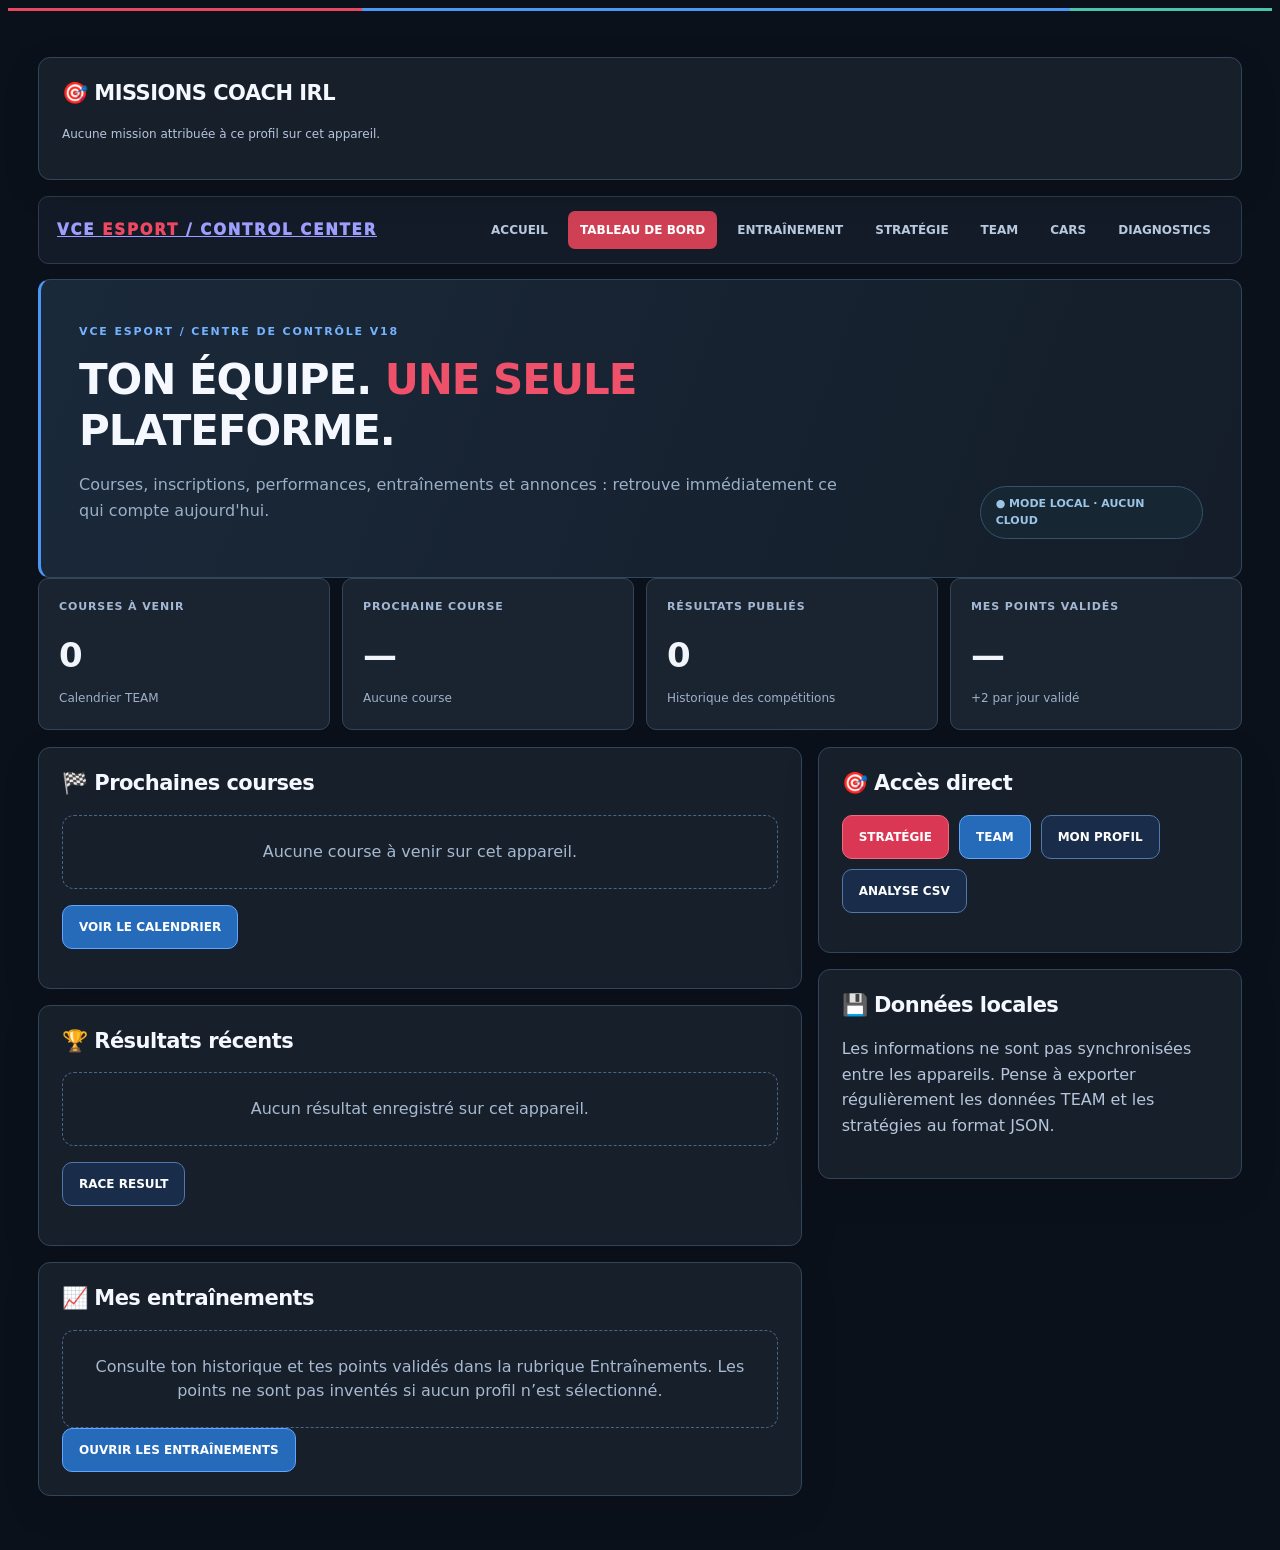
==== commit f35ed48b: "Add files via upload" ====
--- a/dashboard.html
+++ b/dashboard.html
@@ -1,4 +1,4 @@
-<!doctype html><html lang="fr"><head><meta charset="utf-8"><meta name="viewport" content="width=device-width,initial-scale=1"><meta name="theme-color" content="#08111f"><title>Centre de contrôle · VCE ESPORT V18</title><link rel="stylesheet" href="vce-v18.css"><script defer src="vce-v18-global.js"></script><link rel="stylesheet" href="vce-global-v19.css"><script defer src="vce-global-v19.js"></script><link rel="stylesheet" href="vce-design-refresh-v20.css"><script defer src="vce-design-refresh-v20.js"></script></head><body>
+<!doctype html><html lang="fr"><head><meta charset="utf-8"><meta name="viewport" content="width=device-width,initial-scale=1"><meta name="theme-color" content="#08111f"><title>Dashboard · VCE ESPORT</title><link rel="stylesheet" href="vce-v18.css"><script defer src="vce-v18-global.js"></script><link rel="stylesheet" href="vce-global-v19.css"><script defer src="vce-global-v19.js"></script><link rel="stylesheet" href="vce-design-refresh-v20.css"><script defer src="vce-design-refresh-v20.js"></script><link rel="stylesheet" href="vce-clean-v20.css"><script defer src="vce-clean-v20.js"></script></head><body>
 <div class="v18-shell"><header class="v18-top"><a class="v18-brand" href="index.html">VCE <span>ESPORT</span> / CONTROL CENTER</a><nav class="v18-nav"><a href="index.html">ACCUEIL</a><a class="active" href="dashboard.html">TABLEAU DE BORD</a><a href="entrainement.html">ENTRAÎNEMENT</a><a href="strategie.html">STRATÉGIE</a><a href="team.html">TEAM</a><a href="ressources_voitures.html">CARS</a><a href="interactions.html">DIAGNOSTICS</a></nav></header>
 <section class="v18-hero"><div><span class="v18-kicker">VCE ESPORT / CENTRE DE CONTRÔLE V18</span><h1>TON ÉQUIPE. <span style="color:#f0516a">UNE SEULE</span> PLATEFORME.</h1><p>Courses, inscriptions, performances, entraînements et annonces : retrouve immédiatement ce qui compte aujourd'hui.</p></div><span class="v18-chip" id="v18-connection">MODE LOCAL · SANS CLOUD</span></section>
 <section class="v18-grid" aria-label="Indicateurs"><div class="v18-stat"><small>COURSES À VENIR</small><strong id="v18-races-count">—</strong><span>Calendrier TEAM</span></div><div class="v18-stat"><small>PROCHAINE COURSE</small><strong id="v18-next-days">—</strong><span id="v18-next-label">Aucune course</span></div><div class="v18-stat"><small>RÉSULTATS PUBLIÉS</small><strong id="v18-results-count">—</strong><span>Historique des compétitions</span></div><div class="v18-stat"><small>MES POINTS VALIDÉS</small><strong id="v18-points-count">—</strong><span>+2 par jour validé</span></div></section>
--- a/vce-clean-v20.css
+++ b/vce-clean-v20.css
@@ -0,0 +1,71 @@
+/* VCE ESPORT — V20 STABLE / Track Titan × VCE Racing. Final non-destructive cascade. */
+:root{--vc-bg:#0b111b;--vc-panel:#171f2a;--vc-panel2:#1d2939;--vc-line:#33455b;--vc-text:#f0f5fc;--vc-muted:#a5b9d1;--vc-blue:#4c96f4;--vc-red:#e74860;--vc-green:#49c5ad;color-scheme:dark}
+html{scroll-behavior:smooth}body.vce-refresh{background:#0b111b!important;color:var(--vc-text)}
+body.vce-refresh .vce-refresh-topline{height:3px;background:linear-gradient(90deg,var(--vc-red) 0 28%,var(--vc-blue) 28% 84%,var(--vc-green) 84%)}
+body.vce-refresh :is(.panel,.v18-panel,.team-panel,.team-box,.v20-kpi,.v20-weekly){border:1px solid var(--vc-line)!important;background:var(--vc-panel)!important;box-shadow:0 12px 36px #0002!important;border-radius:12px!important}
+body.vce-refresh :is(input,select,textarea){font-size:inherit;min-height:36px}body.vce-refresh :is(a,button){transition:background-color .18s,border-color .18s,transform .18s}body.vce-refresh :is(a,button):focus-visible{outline:2px solid #86bcff;outline-offset:3px}
+/* ONE navigation bar on the home page: native header. */
+body.v5-landing #vce-shared-nav{display:none!important}
+body.v5-landing .top{max-width:1280px;margin:auto;position:relative;z-index:50}
+body.v5-landing .nav{gap:3px;flex-wrap:wrap}body.v5-landing .nav a{font-size:10px!important}
+body.v5-landing .hero{padding-block:clamp(40px,5vw,72px)!important;gap:clamp(22px,4vw,55px)}
+body.v5-landing .hero h1{font-size:clamp(35px,4.7vw,69px)!important}
+body.v5-landing .spa-shell{min-width:0}body.v5-landing .tools{grid-template-columns:repeat(4,minmax(0,1fr));gap:12px}body.v5-landing .tool{min-width:0;min-height:260px}
+body.v5-landing .vc-secondary-links{text-align:center;margin:20px 0 35px;font-size:12px;color:#9ab1cb}body.v5-landing .vc-secondary-links a{color:#8ebfff;text-decoration:underline;text-underline-offset:3px}
+body.v5-landing .v6-public-board .v5-ranking-row:nth-child(n+7){display:none}body.v5-landing .v6-public-board.vc-rank-expanded .v5-ranking-row{display:grid}
+body.v5-landing .vc-ranking-toggle{display:block;margin:14px auto 3px;padding:11px 16px;background:#1b2e47;border:1px solid #42668e;color:#e2efff;border-radius:8px;font-weight:700;cursor:pointer}
+/* TRAINING — focused mode, only one main panel at a time */
+body.vce-refresh #v20-training{width:min(100%,1320px)!important}
+body.vce-refresh #v20-training .v20-mode-grid{grid-template-columns:repeat(3,minmax(0,1fr))!important}
+body.vce-refresh .vc-mode-irl{cursor:pointer;background:#1b283a;border:1px solid #3d526c;border-radius:11px;padding:20px;color:#f0f5ff;text-align:left;min-height:145px;display:flex;flex-direction:column;gap:8px}
+body.vce-refresh .vc-mode-irl strong{font-size:15px}body.vce-refresh .vc-mode-irl small{color:#b1c6df;font-size:12px}body.vce-refresh .vc-mode-irl[aria-pressed="true"]{border-color:#5da0ef;background:#243c58;box-shadow:inset 0 3px 0 #4c96f4}
+body.vce-refresh .vc-irl-panel{width:min(100% - 30px,1280px);margin:18px auto 26px;background:#172332;border:1px solid #39516c;border-radius:12px;padding:clamp(18px,2vw,28px)}
+body.vce-refresh .vc-irl-panel[hidden]{display:none!important}
+body.vce-refresh .vc-irl-panel h2{margin:0 0 8px;font-size:22px}body.vce-refresh .vc-irl-panel p{color:#b3c6dc}
+body.vce-refresh .vc-irl-grid{display:grid;grid-template-columns:repeat(2,minmax(0,1fr));gap:13px}
+body.vce-refresh .vc-irl-grid label{display:flex;flex-direction:column;gap:5px;color:#c8d9ed;font-size:12px;font-weight:700}
+body.vce-refresh .vc-irl-grid input,body.vce-refresh .vc-irl-grid select,body.vce-refresh .vc-irl-grid textarea{width:100%;padding:10px}
+body.vce-refresh .vc-irl-wide{grid-column:1/-1}
+body.vce-refresh .vc-action{padding:10px 15px;border:1px solid #5084c3;border-radius:8px;background:#24548a;color:#fff;font-weight:750;cursor:pointer}
+body.vce-refresh .vc-action.ghost{background:#1b293b;border-color:#42546c}
+body.vce-refresh .vc-mission{padding:15px;margin:10px 0;border:1px solid #405571;background:#101b2a;border-radius:9px;display:flex;align-items:flex-start;justify-content:space-between;gap:15px;flex-wrap:wrap}
+body.vce-refresh .vc-mission strong{color:#fff}body.vce-refresh .vc-mission small{display:block;color:#a7bdd7;margin-top:6px}
+body.vce-refresh .vc-mission-actions{display:flex;gap:8px;flex-wrap:wrap}
+body.vce-refresh .vc-status{font-size:12px;color:#9fdbd0}
+body.vce-refresh .vce-extra-switch{margin-top:16px}
+/* TEAM — one tab bar, full-width calendar, secondary staff controls in collapsible drawer */
+body.vce-refresh.team-page .team-container{max-width:1320px!important}
+body.vce-refresh.team-page .team-content{display:block!important}
+body.vce-refresh.team-page .team-main{width:100%;max-width:none!important}
+body.vce-refresh.team-page .team-hero{margin-bottom:14px}
+body.vce-refresh.team-page .team-hero h1{font-size:clamp(26px,3vw,40px)!important}
+body.vce-refresh.team-page .team-toolbar{position:relative;z-index:2}
+body.vce-refresh.team-page .vc-staff-drawer{border:1px solid #38506a;background:#151f2e;border-radius:12px;margin-top:15px;overflow:hidden}
+body.vce-refresh.team-page .vc-staff-drawer summary{padding:16px 20px;cursor:pointer;font-weight:800;color:#dbeaff;list-style:none;display:flex;justify-content:space-between;gap:15px}
+body.vce-refresh.team-page .vc-staff-drawer summary:after{content:'⌄';color:#85baff}
+body.vce-refresh.team-page .vc-staff-drawer[open] summary:after{content:'⌃'}
+body.vce-refresh.team-page .vc-staff-drawer .team-sidebar{width:100%;max-width:none!important;display:grid!important;grid-template-columns:repeat(2,minmax(0,1fr));gap:14px;padding:0 14px 14px}
+body.vce-refresh.team-page .team-races{max-width:none!important}
+/* Shared typography and widths */
+body.vce-refresh :is(.team-hero,.v18-hero,.v20-training-hero){border-left:3px solid var(--vc-blue)!important}
+body.vce-refresh .v18-hero h1{font-size:clamp(25px,3.3vw,42px)!important}
+body.vce-refresh .app{max-width:1380px!important}
+/* Standalone CARS page */
+body.vce-clean{margin:0;min-height:100vh;background:radial-gradient(circle at 80% -20%,#1b3051 0,transparent 40%),var(--vc-bg);color:var(--vc-text);font:14px/1.5 Inter,system-ui,"Segoe UI",sans-serif}
+body.vce-clean *{box-sizing:border-box}body.vce-clean a{color:#91c1ff}body.vce-clean button,body.vce-clean input{font:inherit}
+.vc-header{max-width:1400px;margin:auto;padding:17px 24px;display:flex;align-items:center;justify-content:space-between;gap:25px;border-bottom:1px solid #34455a}
+.vc-header .vc-logo{text-decoration:none;display:flex;align-items:center;gap:11px;color:#fff}.vc-logo>b{border:1px solid #4b86ce;border-radius:8px;padding:8px;font-size:12px}.vc-logo span{font-size:12px;font-weight:850;letter-spacing:.05em}.vc-logo small{display:block;font-size:9px;color:#9bb5d1;letter-spacing:.09em}
+.vc-header nav{display:flex;flex-wrap:wrap;gap:5px}.vc-header nav a{text-decoration:none;color:#bdcee3;padding:9px 11px;border-radius:7px;font-size:11px;font-weight:750}.vc-header nav a:hover,.vc-header nav a[aria-current]{background:#274c78;color:white}
+.vc-page{max-width:1320px;margin:0 auto;padding:clamp(22px,3vw,45px) 24px 65px}.vc-kicker{color:#80b6ff;font-size:10px;font-weight:800;letter-spacing:.15em}.vc-page-title{display:flex;align-items:center;justify-content:space-between;gap:20px;margin:12px 0 26px}.vc-page-title h1{font-size:clamp(30px,4vw,48px);margin:0;font-weight:900;line-height:1.1}.vc-page-title em{font-style:normal;color:var(--vc-blue)}.vc-page-title p{color:var(--vc-muted);max-width:640px}.vc-counter{border:1px solid #3b5879;padding:9px 12px;border-radius:8px;color:#c4d8ef;font-size:12px;white-space:nowrap}
+.vc-panel{background:var(--vc-panel);border:1px solid var(--vc-line);border-radius:12px;padding:20px;min-width:0}.vc-filters{margin-bottom:16px}.vc-search-label{display:block;font-size:11px;font-weight:800;color:#a8c4e6;margin-bottom:8px;letter-spacing:.07em}.vc-filters input{display:block;width:100%;background:#0d1827;border:1px solid #3b5571;border-radius:8px;padding:13px;color:#fff;outline:none}.vc-filters input:focus{border-color:#7db8ff}.vc-chip-row{display:flex;gap:7px;flex-wrap:wrap;margin-top:13px}.vc-chip{padding:8px 11px;border:1px solid #405671;background:#1b2b3e;border-radius:8px;color:#c5d7ed;cursor:pointer;font-size:11px;font-weight:700}.vc-chip[aria-pressed=true]{background:#315b91;border-color:#77b1f5;color:#fff}.vc-muted{color:var(--vc-muted);font-size:12px}
+.vc-cars-layout{display:grid;grid-template-columns:minmax(235px,310px) minmax(0,1fr);gap:16px;align-items:start}.vc-car-list-panel h2{font-size:12px;color:#a8c7ed;letter-spacing:.08em;margin:0 0 15px}.vc-car-list{display:grid;gap:5px;max-height:660px;overflow-y:auto;padding-right:4px}.vc-car-item{display:block;width:100%;text-align:left;background:#111e2c;border:1px solid transparent;border-radius:8px;padding:12px;color:#d6e6f7;cursor:pointer;font-size:12px}.vc-car-item[aria-selected=true]{background:#263f5f;border-color:#5b8fc9;color:#fff}.vc-car-item:hover{border-color:#476a94}.vc-car-item small{display:block;color:#91aac6;margin-top:3px}.vc-car-detail{min-height:460px}.vc-car-detail h2{margin:0 0 9px;font-size:clamp(23px,3vw,34px)}.vc-car-detail .vc-car-sub{color:#a8bfd9;margin-bottom:22px}.vc-car-facts{display:grid;grid-template-columns:repeat(4,minmax(0,1fr));gap:10px;margin:16px 0 24px}.vc-car-fact{background:#101d2b;border:1px solid #31445b;padding:13px;border-radius:9px;min-width:0}.vc-car-fact span{display:block;font-size:10px;color:#91b1d7;margin-bottom:5px}.vc-car-fact strong{display:block;font-size:12px;overflow-wrap:anywhere}.vc-car-detail h3{font-size:12px;letter-spacing:.08em;color:#83b7fb;margin:22px 0 10px}.vc-car-detail ul{margin:0;padding-left:21px;color:#d2dfed}.vc-car-detail li{margin:7px 0}.vc-car-table{width:100%;border-collapse:collapse;font-size:12px}.vc-car-table th{text-align:left;color:#98b9df}.vc-car-table td,.vc-car-table th{padding:11px;border-bottom:1px solid #30435b;vertical-align:top}.vc-car-table td:last-child{color:#a1dfc7}.vc-car-detail .vc-raw{white-space:pre-wrap;overflow-wrap:anywhere;color:#cad8e9;font-family:inherit;line-height:1.7}.vc-car-detail .vc-link{display:inline-block;margin-top:20px;background:#25558b;color:#fff;text-decoration:none;padding:11px 16px;border-radius:8px;font-weight:800}.vc-footer{max-width:1320px;margin:auto;padding:25px 24px 35px;border-top:1px solid #293b51;color:#8da8c8;font-size:12px}
+@media(max-width:1100px){body.v5-landing .tools{grid-template-columns:repeat(2,minmax(0,1fr))}.vc-car-facts{grid-template-columns:repeat(2,minmax(0,1fr))}}
+@media(max-width:800px){body.vce-refresh.team-page .vc-staff-drawer .team-sidebar{grid-template-columns:1fr}.vc-cars-layout{grid-template-columns:1fr}.vc-car-list{max-height:240px}.vc-header{flex-wrap:wrap}.vc-header nav{width:100%;overflow-x:auto;flex-wrap:nowrap}.vc-header nav a{white-space:nowrap}body.vce-refresh #v20-training .v20-mode-grid{grid-template-columns:1fr!important}}
+@media(max-width:580px){body.v5-landing .tools{grid-template-columns:1fr}.vc-page{padding-inline:15px}.vc-page-title{align-items:flex-start;flex-direction:column}.vc-car-facts{grid-template-columns:repeat(2,minmax(0,1fr))}.vc-car-table{font-size:11px}.vc-car-table td,.vc-car-table th{padding:8px}.vc-irl-grid{grid-template-columns:1fr!important}}
+@media(prefers-reduced-motion:reduce){html{scroll-behavior:auto}*,*:before,*:after{transition:none!important;animation:none!important}}
+body.vce-refresh .vc-lap-compare{margin:16px 0;padding:18px;background:#131f2d;border:1px solid #39516c;border-radius:11px}
+body.vce-refresh .vc-lap-compare h3{margin:0 0 7px;font-size:15px;color:#eaf2ff}
+body.vce-refresh .vc-lap-stats{display:flex;gap:12px;flex-wrap:wrap;margin:15px 0}
+body.vce-refresh .vc-lap-stat{flex:1 1 150px;padding:12px;border:1px solid #3a4d66;background:#192a3d;border-radius:8px;color:#dbeaff;font-weight:750}
+body.vce-refresh .vc-lap-stat span,body.vce-refresh .vc-lap-stat small{display:block;color:#9bb5d4;font-size:11px;font-weight:500}
+body.vce-refresh .vc-lap-stat strong{font-size:20px;font-variant-numeric:tabular-nums}
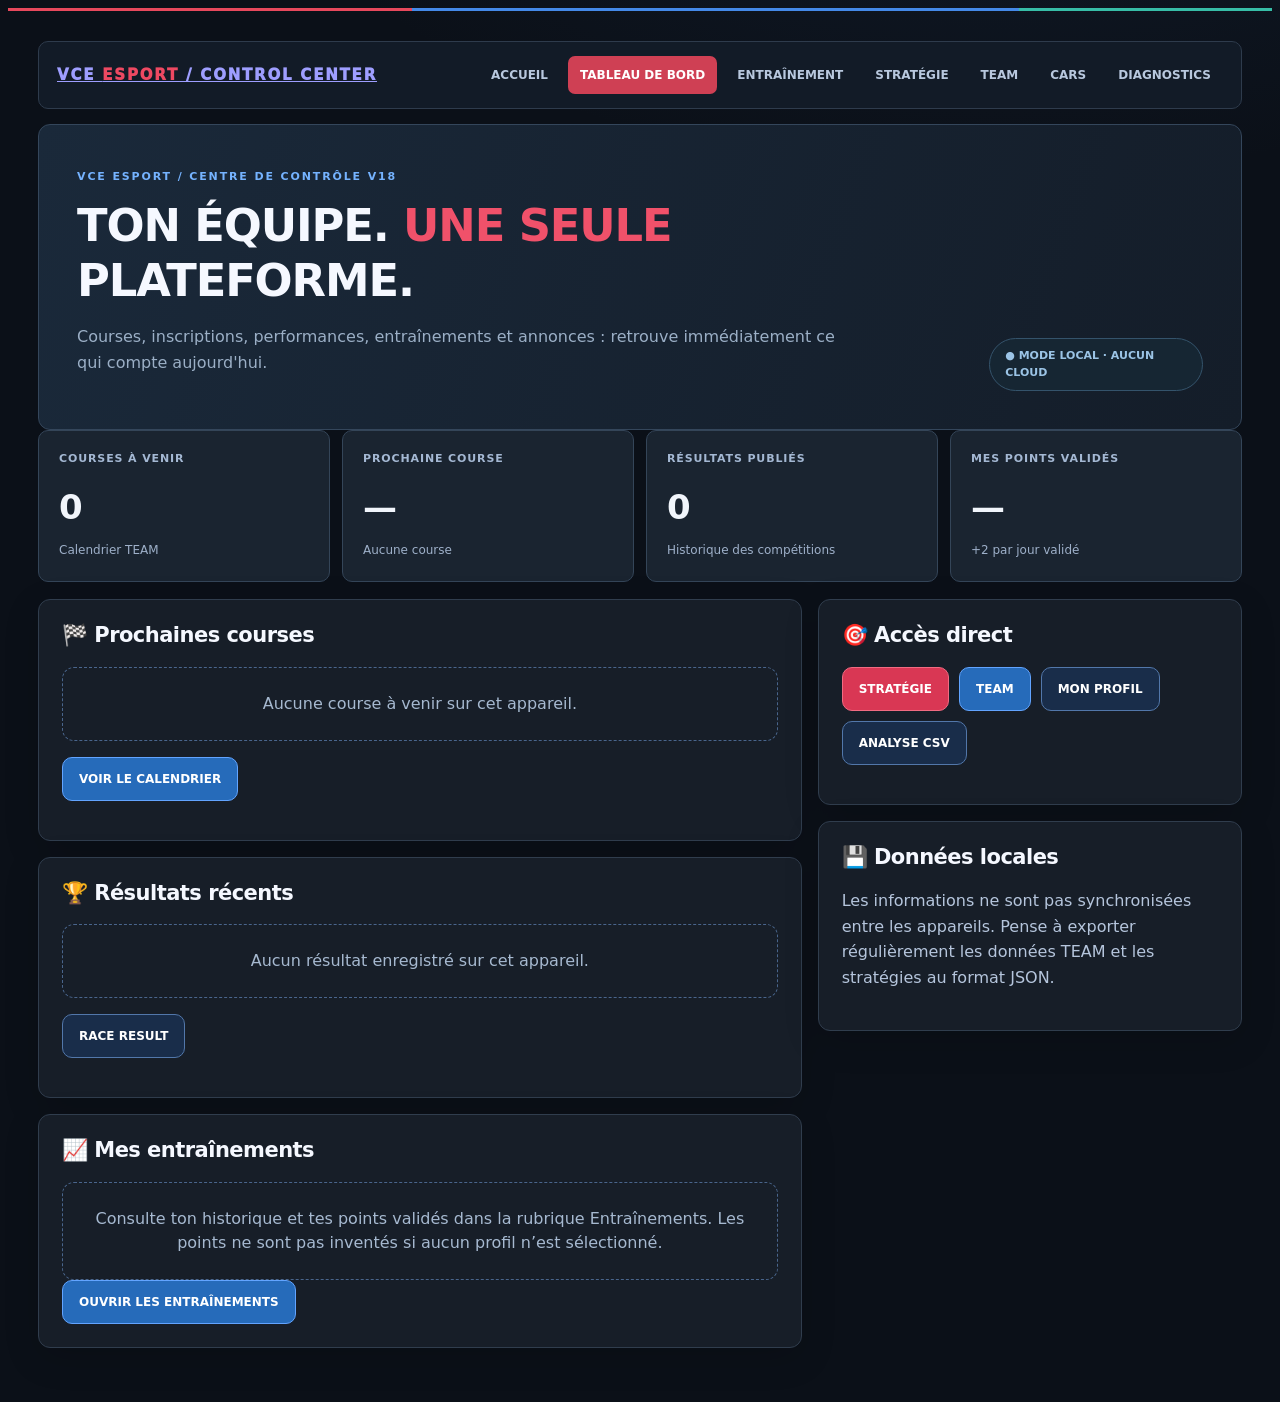
==== commit 0d72d572: "Add files via upload" ====
--- a/dashboard.html
+++ b/dashboard.html
@@ -1,4 +1,4 @@
-<!doctype html><html lang="fr"><head><meta charset="utf-8"><meta name="viewport" content="width=device-width,initial-scale=1"><meta name="theme-color" content="#08111f"><title>Dashboard · VCE ESPORT</title><link rel="stylesheet" href="vce-v18.css"><script defer src="vce-v18-global.js"></script><link rel="stylesheet" href="vce-global-v19.css"><script defer src="vce-global-v19.js"></script><link rel="stylesheet" href="vce-design-refresh-v20.css"><script defer src="vce-design-refresh-v20.js"></script><link rel="stylesheet" href="vce-clean-v20.css"><script defer src="vce-clean-v20.js"></script></head><body>
+<!doctype html><html lang="fr"><head><meta charset="utf-8"><meta name="viewport" content="width=device-width,initial-scale=1"><meta name="theme-color" content="#08111f"><title>Centre de contrôle · VCE ESPORT V18</title><link rel="stylesheet" href="vce-v18.css"><script defer src="vce-v18-global.js"></script><link rel="stylesheet" href="vce-global-v19.css"><script defer src="vce-global-v19.js"></script><link rel="stylesheet" href="vce-design-refresh-v20.css"><script defer src="vce-design-refresh-v20.js"></script><link rel="stylesheet" href="vce-unified-v32.css"></head><body>
 <div class="v18-shell"><header class="v18-top"><a class="v18-brand" href="index.html">VCE <span>ESPORT</span> / CONTROL CENTER</a><nav class="v18-nav"><a href="index.html">ACCUEIL</a><a class="active" href="dashboard.html">TABLEAU DE BORD</a><a href="entrainement.html">ENTRAÎNEMENT</a><a href="strategie.html">STRATÉGIE</a><a href="team.html">TEAM</a><a href="ressources_voitures.html">CARS</a><a href="interactions.html">DIAGNOSTICS</a></nav></header>
 <section class="v18-hero"><div><span class="v18-kicker">VCE ESPORT / CENTRE DE CONTRÔLE V18</span><h1>TON ÉQUIPE. <span style="color:#f0516a">UNE SEULE</span> PLATEFORME.</h1><p>Courses, inscriptions, performances, entraînements et annonces : retrouve immédiatement ce qui compte aujourd'hui.</p></div><span class="v18-chip" id="v18-connection">MODE LOCAL · SANS CLOUD</span></section>
 <section class="v18-grid" aria-label="Indicateurs"><div class="v18-stat"><small>COURSES À VENIR</small><strong id="v18-races-count">—</strong><span>Calendrier TEAM</span></div><div class="v18-stat"><small>PROCHAINE COURSE</small><strong id="v18-next-days">—</strong><span id="v18-next-label">Aucune course</span></div><div class="v18-stat"><small>RÉSULTATS PUBLIÉS</small><strong id="v18-results-count">—</strong><span>Historique des compétitions</span></div><div class="v18-stat"><small>MES POINTS VALIDÉS</small><strong id="v18-points-count">—</strong><span>+2 par jour validé</span></div></section>
--- a/vce-unified-v32.css
+++ b/vce-unified-v32.css
@@ -0,0 +1,31 @@
+/* VCE ESPORT V32 - single navigation, clean hierarchy, no changes to stored data */
+:root{--vc32-bg:#0b1423;--vc32-blue:#438ff0;--vc32-red:#eb5266;--vc32-border:#33485f}
+/* Hide legacy headers only on pages with the unified V11 menu. */
+body.v32-unified-navigation #vce-shared-nav,body.v32-unified-navigation .wrap > header.top,body.v32-unified-navigation > header:not(#vce-unified-nav),body.v32-unified-navigation > .top{display:none!important}
+body.v32-unified-navigation #vce-unified-nav{display:block!important;position:relative;z-index:1000;width:100%;border-bottom:1px solid #33475d;background:#0c1522;box-shadow:0 10px 30px #0003}
+body.v32-unified-navigation #vce-unified-nav[hidden]{display:block!important}
+body.v32-unified-navigation .v11-nav-inner{max-width:1390px;margin:0 auto;gap:clamp(8px,1.4vw,22px);padding:0 20px}
+body.v32-unified-navigation .v11-nav-links{gap:2px;min-width:0}
+body.v32-unified-navigation .v11-nav-links a{font-size:clamp(9px,.7vw,11px);padding:10px clamp(6px,.65vw,11px);white-space:nowrap}
+body.v32-unified-navigation .v11-account{gap:8px;min-width:0}
+body.v32-unified-navigation .v32-change-profile{background:#1c3047;color:#b9d6f7;border:1px solid #385778;border-radius:7px;padding:8px 9px;font-size:10px;font-weight:800;cursor:pointer;white-space:nowrap}
+body.v32-unified-navigation .v32-change-profile:hover{background:#2b4a6d;color:white}
+body.v32-unified-navigation .v32-change-profile[hidden]{display:none!important}
+body.v32-unified-navigation .v11-role-name{max-width:145px;overflow:hidden;text-overflow:ellipsis;white-space:nowrap}
+body.vce-refresh .v18-home-cta,body.vce-refresh a[href="dashboard.html"].v18-home-cta{display:none!important}
+/* Home: hero and actions stay focused, no giant duplicate leaderboard */
+body.vce-refresh .wrap{max-width:1350px}
+body.vce-refresh .hero{gap:clamp(24px,4vw,65px)}
+body.vce-refresh .vc-rank-board:not(.vc-rank-expanded) .v5-ranking-row:nth-of-type(n+7){display:none!important}
+body.vce-refresh .vc-rank-board.vc-rank-expanded .v5-ranking-row{display:grid!important}
+body.vce-refresh .vc-ranking-toggle{display:block;margin:14px auto 3px;padding:11px 16px;background:#1b2e47;border:1px solid #42668e;color:#e2efff;border-radius:8px;font-weight:700;cursor:pointer}
+/* Team: keep only the functional tab bar, hide redundant onboarding cards */
+body.vce-refresh.team-page .v14-team-intro{display:none!important}
+body.vce-refresh.team-page .team-tabs{position:relative;z-index:3}
+body.vce-refresh.team-page .team-content{min-width:0}
+body.vce-refresh.team-page .team-main{min-width:0}
+/* Cars and training responsive sizing */
+body.vce-refresh #v20-training{max-width:1320px;margin-inline:auto}
+body.vce-refresh :is(.team-container,.v20-training,.vc-page){min-width:0}
+@media(max-width:1120px){body.v32-unified-navigation .v11-nav-inner{flex-wrap:wrap;min-height:64px}body.v32-unified-navigation .v11-nav-links{order:3;flex-basis:100%;justify-content:center;overflow-x:auto}}
+@media(max-width:700px){body.v32-unified-navigation .v11-nav-inner{padding:10px 15px}body.v32-unified-navigation .v11-nav-links{justify-content:flex-start}body.v32-unified-navigation .v11-account{margin-left:auto}body.v32-unified-navigation .v32-change-profile{font-size:9px;padding:7px}body.vce-refresh .hero{grid-template-columns:1fr!important}body.vce-refresh .hero h1{font-size:clamp(37px,9vw,64px)!important}}
